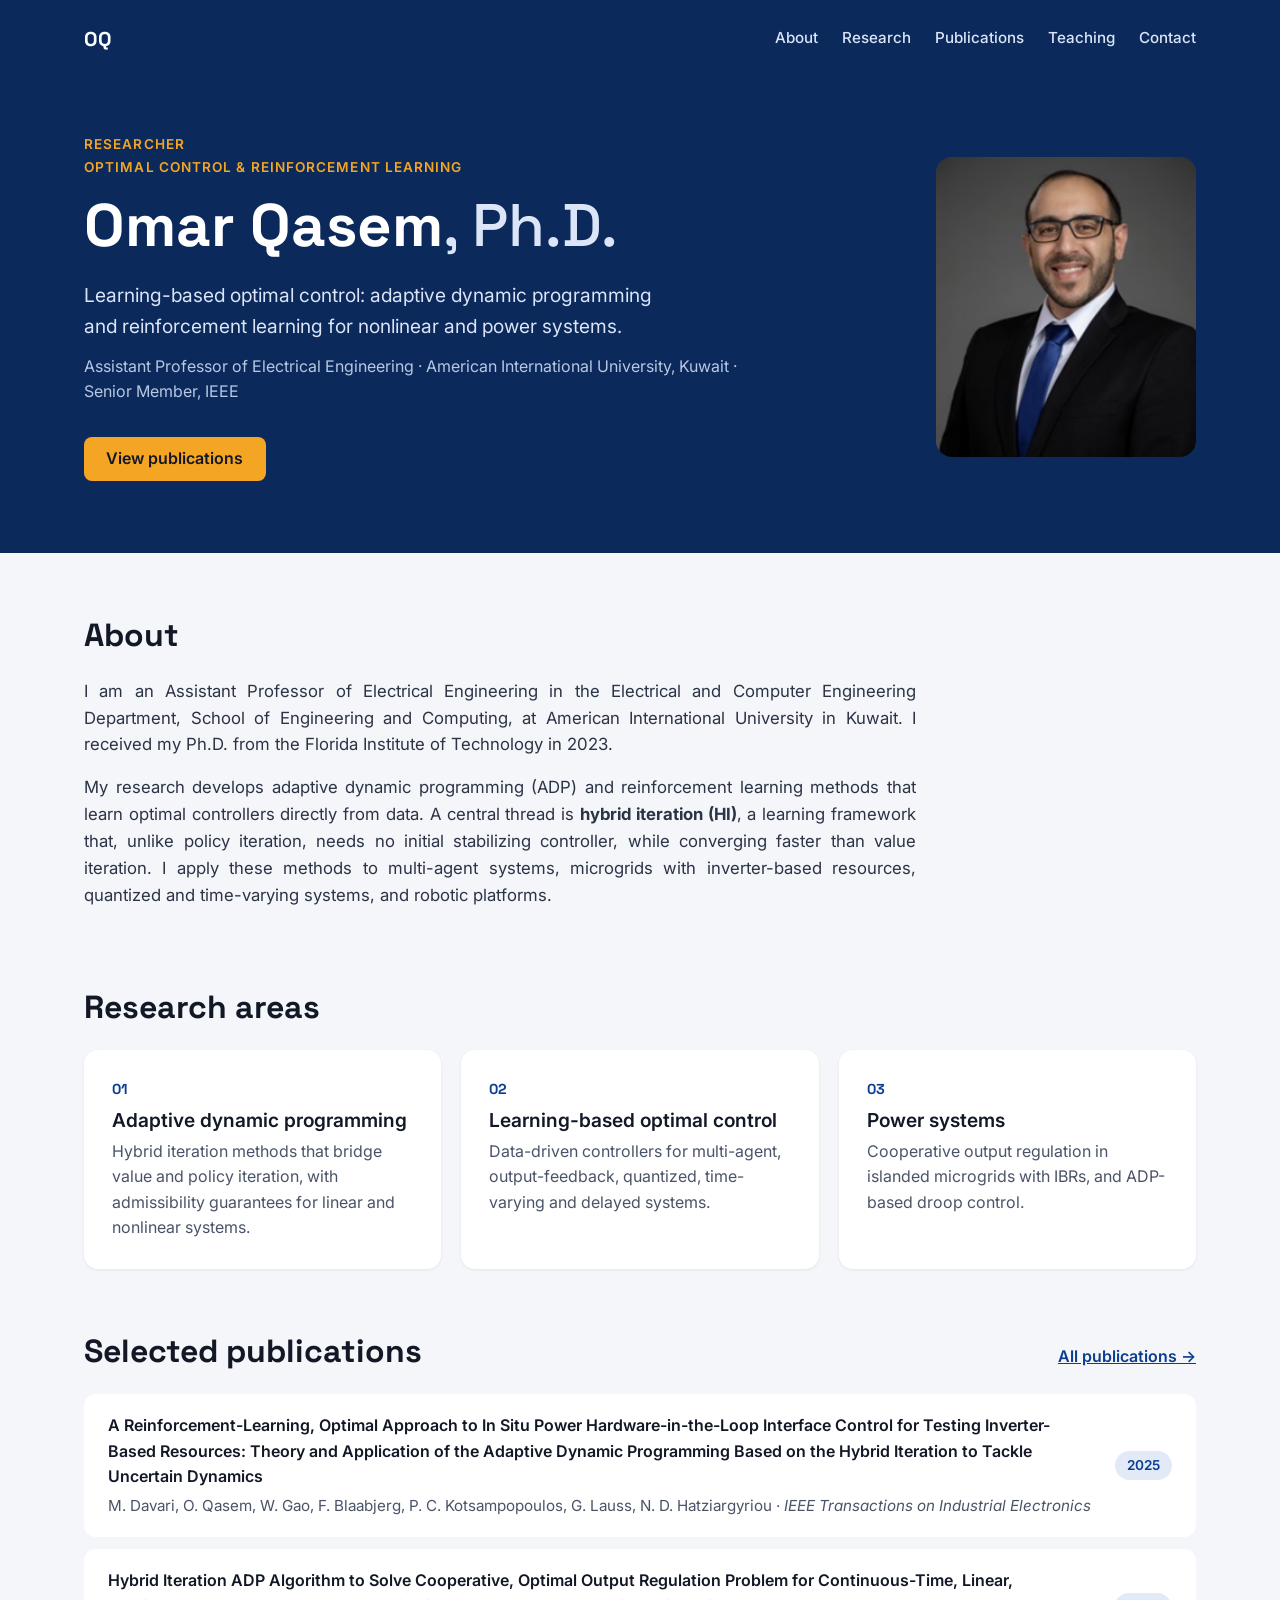
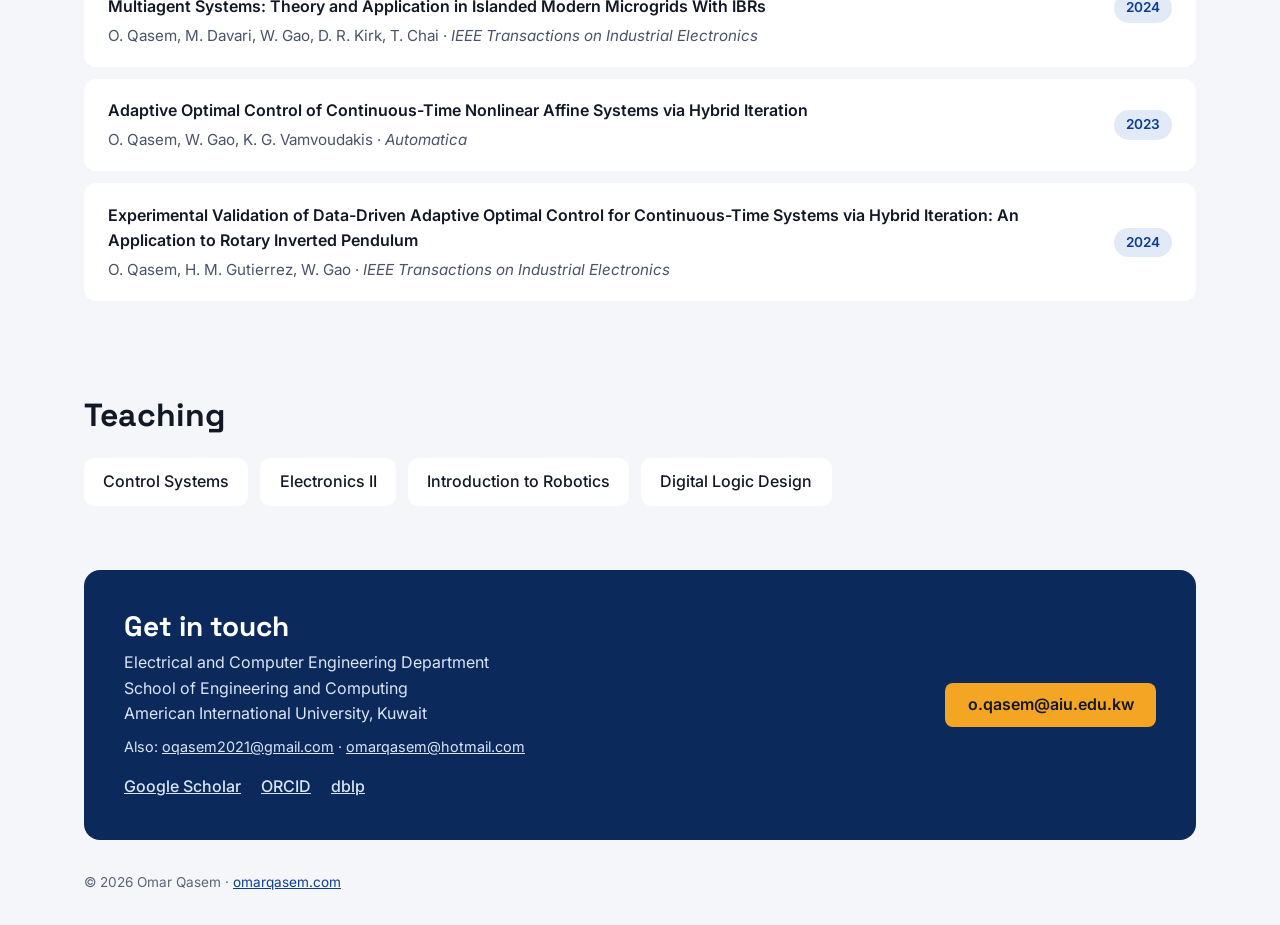
==== index.html @ 41b9f4b5 "Split top label onto two lines Co-Authored-By: Claude Opus 5.5 <noreply@anthropic.com> Claude-Sessio" ====
<!doctype html>
<html lang="en">
<head>
<meta charset="utf-8">
<meta name="viewport" content="width=device-width, initial-scale=1">
<title>Omar Qasem, Ph.D. | Adaptive Dynamic Programming &amp; Learning-Based Control</title>
<meta name="description" content="Omar Qasem, Senior Member IEEE, American International University, Kuwait. Research in adaptive dynamic programming, reinforcement learning-based optimal control, and power systems.">
<meta property="og:title" content="Omar Qasem">
<meta property="og:description" content="Adaptive dynamic programming, reinforcement learning-based optimal control, and power systems.">
<meta property="og:url" content="https://www.omarqasem.com/">
<link rel="canonical" href="https://www.omarqasem.com/">
<link rel="icon" href="data:image/svg+xml,%3Csvg xmlns='http://www.w3.org/2000/svg' viewBox='0 0 64 64'%3E%3Crect width='64' height='64' rx='14' fill='%230b2a5b'/%3E%3Ctext x='50%25' y='58%25' text-anchor='middle' font-family='Arial' font-weight='700' font-size='28' fill='%23f5a524'%3EOQ%3C/text%3E%3C/svg%3E">
<link rel="preconnect" href="https://fonts.googleapis.com">
<link rel="preconnect" href="https://fonts.gstatic.com" crossorigin>
<link href="https://fonts.googleapis.com/css2?family=Space+Grotesk:wght@500;700&family=Inter:wght@400;500;600&display=swap" rel="stylesheet">
<link rel="stylesheet" href="style.css">
</head>
<body>

<header class="hero">
  <div class="wrap">
    <nav aria-label="Main">
      <a class="logo" href="index.html">OQ</a>
      <div class="nav-links">
        <a href="#about">About</a>
        <a href="#research">Research</a>
        <a href="publications.html">Publications</a>
        <a href="#teaching">Teaching</a>
        <a href="#contact">Contact</a>
      </div>
    </nav>

    <div class="hero-body" id="top">
      <div class="hero-text">
        <p class="eyebrow">Researcher<br>Optimal Control &amp; Reinforcement Learning</p>
        <h1>Omar Qasem<span class="degree">, Ph.D.</span></h1>
        <p class="tagline">Learning-based optimal control: adaptive dynamic programming and reinforcement learning for nonlinear and power systems.</p>
        <p class="meta">Assistant Professor of Electrical Engineering · American International University, Kuwait · <span style="white-space:nowrap">Senior Member, IEEE</span></p>
        <div class="buttons">
          <a class="btn btn-primary" href="publications.html">View publications</a>
          <!-- CV button: hidden until cv.pdf is uploaded. To show it, delete the two comment markers around the next line. -->
          <!-- <a class="btn btn-ghost" href="cv.pdf" download>Download CV</a> -->
        </div>
      </div>
      <!-- EDIT: put your photo at images/photo.jpg (the initials show until you do) -->
      <div class="photo">
        <span aria-hidden="true">OQ</span>
        <img src="images/photo.jpg" alt="Portrait of Omar Qasem" onerror="this.remove()">
      </div>
    </div>
  </div>
</header>

<main class="wrap">

  <section id="about" class="about">
    <h2>About</h2>
    <!-- EDIT: review and adjust this bio -->
    <p>I am an Assistant Professor of Electrical Engineering in the Electrical and Computer Engineering Department, School of Engineering and Computing, at American International University in Kuwait. I received my Ph.D. from the Florida Institute of Technology in 2023.</p>
    <p>My research develops adaptive dynamic programming (ADP) and reinforcement learning methods that learn optimal controllers directly from data. A central thread is <strong>hybrid iteration (HI)</strong>, a learning framework that, unlike policy iteration, needs no initial stabilizing controller, while converging faster than value iteration. I apply these methods to multi-agent systems, microgrids with inverter-based resources, quantized and time-varying systems, and robotic platforms.</p>
  </section>

  <section id="research">
    <h2>Research areas</h2>
    <div class="cards">
      <div class="card">
        <p class="num">01</p>
        <h3>Adaptive dynamic programming</h3>
        <p>Hybrid iteration methods that bridge value and policy iteration, with admissibility guarantees for linear and nonlinear systems.</p>
      </div>
      <div class="card">
        <p class="num">02</p>
        <h3>Learning-based optimal control</h3>
        <p>Data-driven controllers for multi-agent, output-feedback, quantized, time-varying and delayed systems.</p>
      </div>
      <div class="card">
        <p class="num">03</p>
        <h3>Power systems</h3>
        <p>Cooperative output regulation in islanded microgrids with IBRs, and ADP-based droop control.</p>
      </div>
    </div>
  </section>

  <section id="publications">
    <div class="pub-head">
      <h2>Selected publications</h2>
      <a href="publications.html" style="font-weight:600">All publications →</a>
    </div>
    <!-- Your 4–6 best or newest papers. The full list lives in publications.html -->
    <ol class="pubs">
      <li class="pub">
        <div>
          <p class="title">A Reinforcement-Learning, Optimal Approach to In Situ Power Hardware-in-the-Loop Interface Control for Testing Inverter-Based Resources: Theory and Application of the Adaptive Dynamic Programming Based on the Hybrid Iteration to Tackle Uncertain Dynamics</p>
          <p class="venue">M. Davari, O. Qasem, W. Gao, F. Blaabjerg, P. C. Kotsampopoulos, G. Lauss, N. D. Hatziargyriou · <em>IEEE Transactions on Industrial Electronics</em></p>
        </div>
        <span class="year">2025</span>
      </li>
      <li class="pub">
        <div>
          <p class="title">Hybrid Iteration ADP Algorithm to Solve Cooperative, Optimal Output Regulation Problem for Continuous-Time, Linear, Multiagent Systems: Theory and Application in Islanded Modern Microgrids With IBRs</p>
          <p class="venue">O. Qasem, M. Davari, W. Gao, D. R. Kirk, T. Chai · <em>IEEE Transactions on Industrial Electronics</em></p>
        </div>
        <span class="year">2024</span>
      </li>
      <li class="pub">
        <div>
          <p class="title">Adaptive Optimal Control of Continuous-Time Nonlinear Affine Systems via Hybrid Iteration</p>
          <p class="venue">O. Qasem, W. Gao, K. G. Vamvoudakis · <em>Automatica</em></p>
        </div>
        <span class="year">2023</span>
      </li>
      <li class="pub">
        <div>
          <p class="title">Experimental Validation of Data-Driven Adaptive Optimal Control for Continuous-Time Systems via Hybrid Iteration: An Application to Rotary Inverted Pendulum</p>
          <p class="venue">O. Qasem, H. M. Gutierrez, W. Gao · <em>IEEE Transactions on Industrial Electronics</em></p>
        </div>
        <span class="year">2024</span>
      </li>
    </ol>
  </section>

  <section id="teaching">
    <h2>Teaching</h2>
    <ul class="chips">
      <li>Control Systems</li>
      <li>Electronics II</li>
      <li>Introduction to Robotics</li>
      <li>Digital Logic Design</li>
    </ul>
  </section>

  <section id="contact" class="contact">
    <div>
      <h2>Get in touch</h2>
      <p>Electrical and Computer Engineering Department<br>School of Engineering and Computing<br>American International University, Kuwait</p>
      <p class="alt-email">Also: <a href="mailto:oqasem2021@gmail.com">oqasem2021@gmail.com</a> · <a href="mailto:omarqasem@hotmail.com">omarqasem@hotmail.com</a></p>
      <div class="profiles">
        <a href="https://scholar.google.com/citations?user=aSBOyrMAAAAJ&amp;hl=en">Google Scholar</a>
        <a href="https://orcid.org/0000-0003-4080-8672">ORCID</a>
        <a href="https://dblp.org/pid/243/5055.html">dblp</a>
      </div>
    </div>
    <a class="btn btn-primary" href="mailto:o.qasem@aiu.edu.kw">o.qasem@aiu.edu.kw</a>
  </section>

</main>

<footer class="wrap">© 2026 Omar Qasem · <a href="https://www.omarqasem.com/">omarqasem.com</a></footer>

</body>
</html>
---- style.css ----
/* Omar Qasem homepage styles. Colors live in :root below. */
  /* ===== Colors: change these to restyle the whole site ===== */
  :root{
    --navy:#0b2a5b; --navy-2:#183d78; --accent:#f5a524;
    --bg:#f4f6fa; --card:#ffffff; --ink:#121826; --muted:#4a5468;
    --link:#0b3d91; --on-navy:#dbe5f7; --on-navy-2:#b8c7e3;
  }
  *{box-sizing:border-box}
  html{scroll-behavior:smooth}
  body{margin:0;background:var(--bg);color:var(--ink);font:400 1rem/1.6 Inter,system-ui,-apple-system,"Segoe UI",sans-serif}
  a{color:var(--link)} a:hover{color:#072a66}
  h1,h2,h3{font-family:"Space Grotesk",Inter,sans-serif;line-height:1.15}
  .wrap{max-width:1160px;margin:0 auto;padding:0 1.5rem}

  /* Header + hero */
  .hero{background:var(--navy);color:#fff}
  nav{display:flex;flex-wrap:wrap;gap:1rem 2rem;align-items:center;justify-content:space-between;padding:1.25rem 0}
  .logo{font-family:"Space Grotesk",sans-serif;font-weight:700;font-size:1.25rem;color:#fff;text-decoration:none}
  .nav-links{display:flex;flex-wrap:wrap;gap:.25rem 1.5rem}
  .nav-links a{color:var(--on-navy);text-decoration:none;font-weight:500;font-size:.95rem;padding:.4rem 0}
  .nav-links a:hover{color:#fff}
  .hero-body{display:flex;flex-wrap:wrap;gap:3rem;align-items:center;padding:3.5rem 0 4.5rem}
  .hero-text{flex:1 1 520px;min-width:0}
  .eyebrow{margin:0;line-height:1.7;font-weight:600;font-size:.85rem;letter-spacing:.08em;text-transform:uppercase;color:var(--accent)}
  .hero h1{margin:.75rem 0 0;font-weight:700;font-size:clamp(2.6rem,7vw,3.75rem)}
  .tagline{margin:1.25rem 0 0;font-size:1.2rem;color:var(--on-navy);max-width:36rem}
  .meta{margin:.75rem 0 0;color:var(--on-navy-2)}
  .buttons{margin-top:2rem;display:flex;flex-wrap:wrap;gap:.75rem}
  .btn{display:inline-flex;align-items:center;min-height:44px;padding:0 1.4rem;border-radius:8px;font-weight:600;text-decoration:none}
  .btn-primary{background:var(--accent);color:var(--ink)} .btn-primary:hover{color:var(--ink);filter:brightness(1.05)}
  .btn-ghost{border:1.5px solid #8ea6d1;color:#fff} .btn-ghost:hover{color:#fff;background:rgba(255,255,255,.06)}
  .photo{flex:0 0 260px;height:300px;border-radius:16px;background:var(--navy-2);position:relative;overflow:hidden;display:flex;align-items:center;justify-content:center}
  .photo span{font-family:"Space Grotesk",sans-serif;font-weight:700;font-size:4rem;color:var(--on-navy-2)}
  .photo img{position:absolute;inset:0;width:100%;height:100%;object-fit:cover}

  /* Sections */
  main section{padding-top:4rem}
  main h2{margin:0 0 1.5rem;font-weight:700;font-size:2rem}
  .about p{max-width:52rem;margin:0 0 1rem;color:#2b3345;font-size:1.05rem;text-align:justify}
  .cards{display:grid;grid-template-columns:repeat(auto-fit,minmax(270px,1fr));gap:1.25rem}
  .card{background:var(--card);border-radius:14px;padding:1.75rem;box-shadow:0 1px 3px rgba(18,24,38,.08)}
  .card .num{margin:0;font-family:"Space Grotesk",sans-serif;font-weight:700;font-size:.9rem;color:var(--link)}
  .card h3{margin:.5rem 0;font-size:1.2rem;font-weight:600;font-family:Inter,sans-serif}
  .card p{margin:0;color:var(--muted)}

  .pub-head{display:flex;flex-wrap:wrap;gap:1rem;align-items:baseline;justify-content:space-between;margin-bottom:1.5rem}
  .pub-head h2{margin:0}
  .pub-group{margin:0 0 .75rem;font-size:.85rem;font-weight:600;letter-spacing:.06em;text-transform:uppercase;color:var(--muted)}
  .pubs{list-style:none;margin:0 0 2rem;padding:0;display:flex;flex-direction:column;gap:.75rem}
  .pub{background:var(--card);border-radius:12px;padding:1.2rem 1.5rem;display:flex;flex-wrap:wrap;gap:.5rem 1.5rem;align-items:center;justify-content:space-between}
  .pub div{flex:1 1 480px;min-width:0}
  .pub .title{margin:0;font-weight:600}
  .pub .venue{margin:.25rem 0 0;color:var(--muted);font-size:.95rem}
  .pub .links{margin:.4rem 0 0;font-size:.9rem;font-weight:600}
  .year{padding:.25rem .75rem;border-radius:999px;background:#e3eaf7;color:var(--link);font-weight:600;font-size:.85rem}

  .chips{display:flex;flex-wrap:wrap;gap:.75rem;list-style:none;margin:0;padding:0}
  .chips li{padding:.7rem 1.2rem;border-radius:10px;background:var(--card);font-weight:500}

  .contact{margin-top:4rem;background:var(--navy);color:#fff;border-radius:16px;padding:2.5rem;display:flex;flex-wrap:wrap;gap:1.5rem;align-items:center;justify-content:space-between}
  .contact h2{margin:0;font-size:1.75rem}
  .contact p{margin:.5rem 0 0;color:var(--on-navy)}
  .profiles{display:flex;flex-wrap:wrap;gap:.5rem 1.25rem;margin-top:1rem}
  .profiles a{color:var(--on-navy);font-weight:500}
  .profiles a:hover{color:#fff}
  footer{padding:2rem 0;font-size:.85rem;color:#5b6478}

  @media (max-width:640px){
    .hero-body{padding:2rem 0 3rem;gap:2rem}
    .photo{flex-basis:100%;height:280px;order:-1;max-width:240px}
    .contact{padding:1.75rem}
    main h2{font-size:1.7rem}
    .about p{hyphens:auto;-webkit-hyphens:auto}
    .eyebrow{font-size:.74rem;letter-spacing:.04em}
  }

  /* Shared bits */
  .nav-links a[aria-current="page"]{color:#fff;box-shadow:inset 0 -2px 0 var(--accent)}
  .alt-email{margin:.6rem 0 0;font-size:.9rem;color:var(--on-navy-2)}
  .alt-email a{color:var(--on-navy)}

  /* Publications page */
  .page-hero{padding:2rem 0 3rem}
  .page-hero h1{margin:.5rem 0 0;font-weight:700;font-size:clamp(2.2rem,6vw,3rem)}
  .page-hero p{margin:1rem 0 0;color:var(--on-navy);max-width:40rem}
  .page-hero .profiles{margin-top:1.25rem}
  .jump{display:flex;flex-wrap:wrap;gap:.5rem;margin:0 0 2rem;padding:0;list-style:none}
  .jump a{display:inline-flex;align-items:center;min-height:40px;padding:0 1rem;border-radius:999px;background:var(--card);text-decoration:none;font-weight:600;font-size:.9rem}
  .pub-section h2{display:flex;align-items:baseline;gap:.75rem}
  .count{font-family:Inter,sans-serif;font-size:1rem;font-weight:600;color:var(--muted)}
  footer.wrap{padding-top:2rem;padding-bottom:2rem}
  .hero h1 .degree{font-weight:500;color:var(--on-navy)}
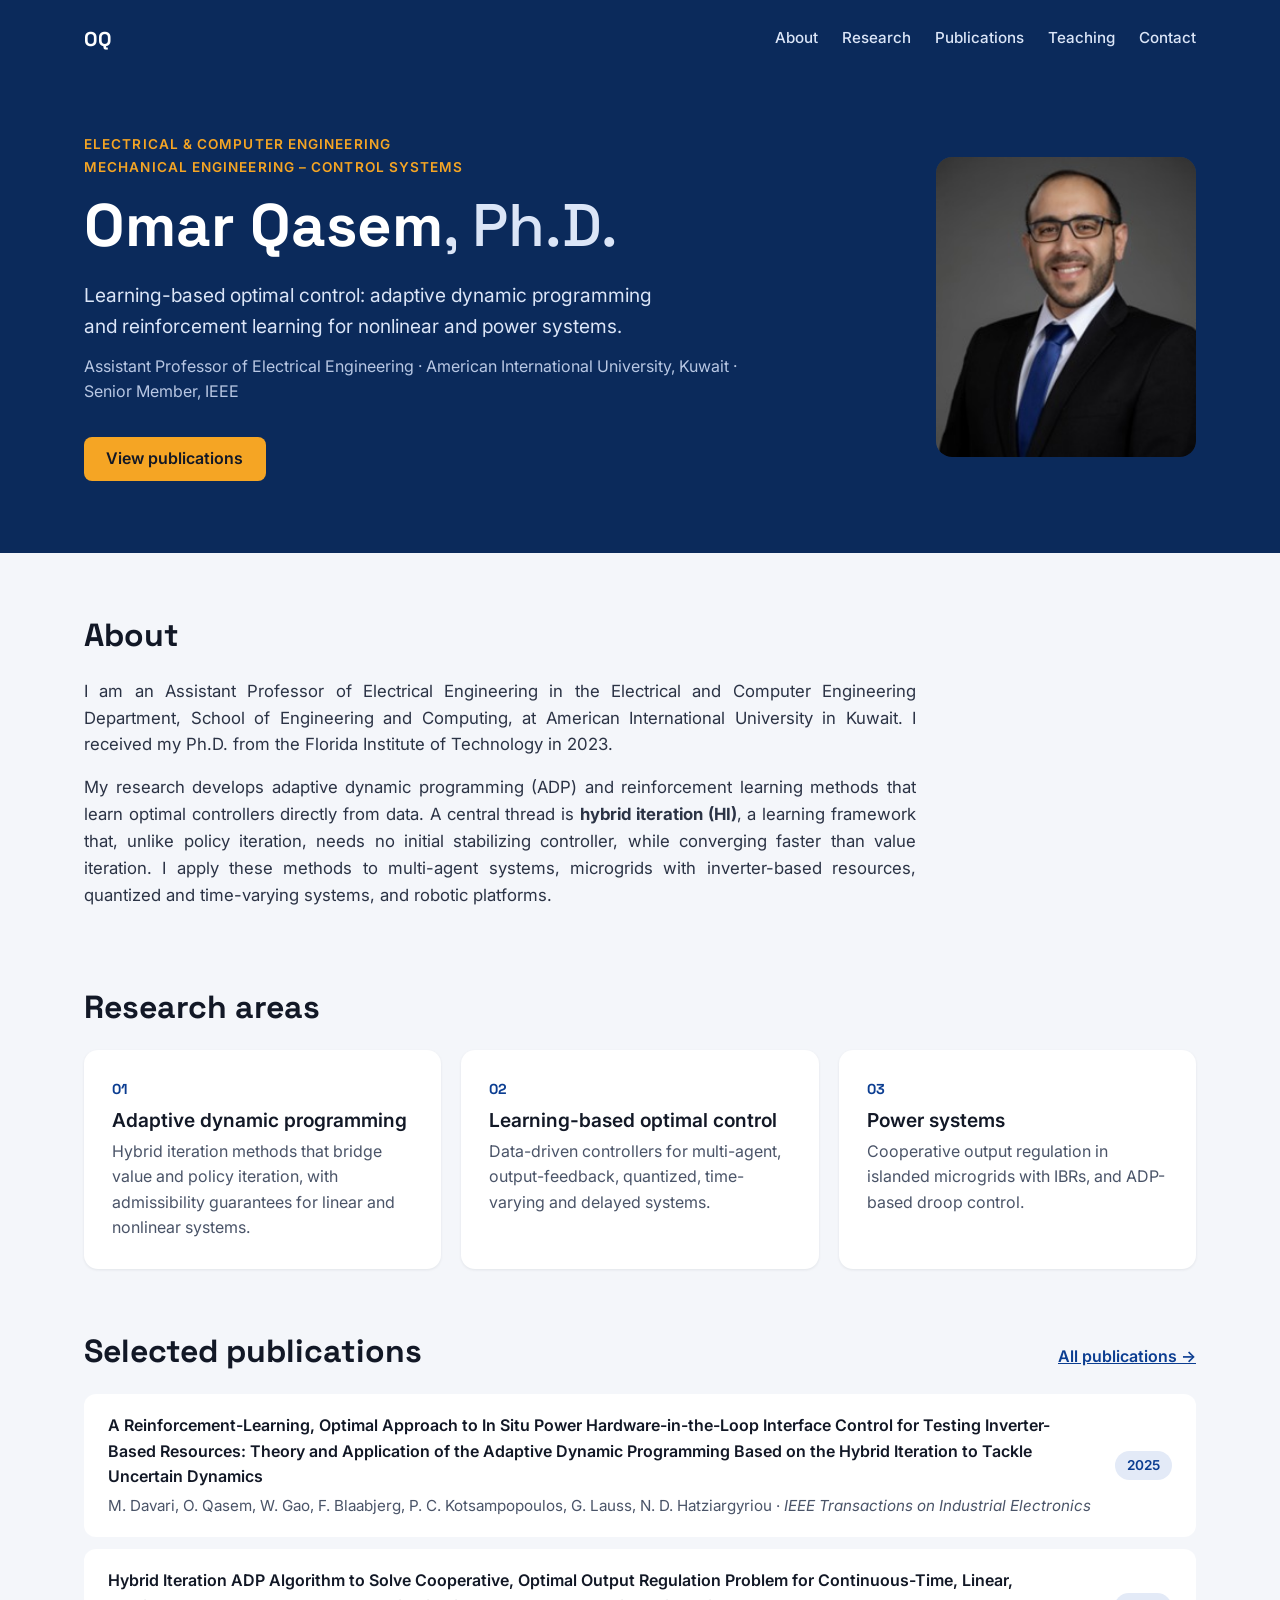
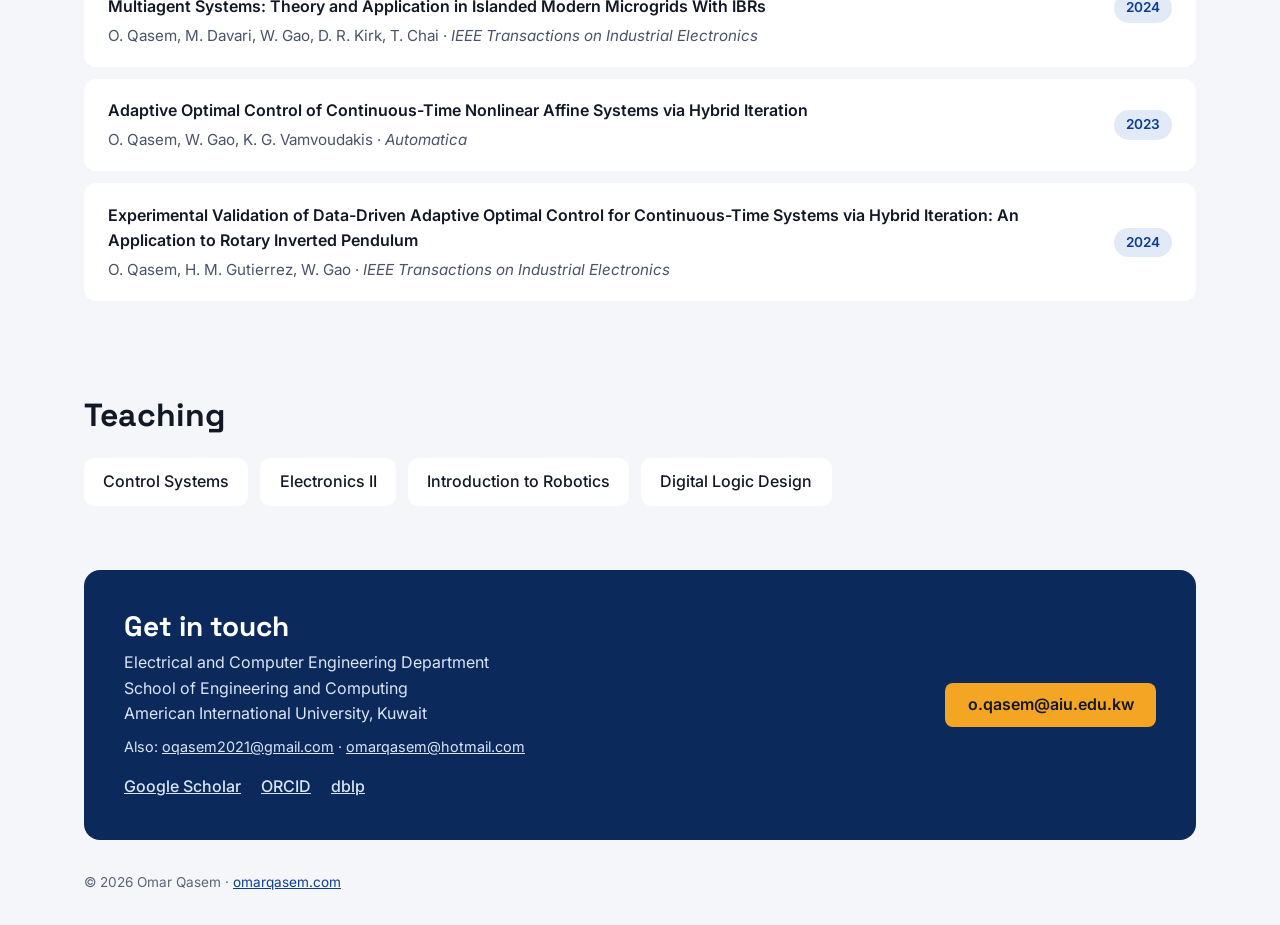
==== commit 5d64d824: "Update top label: ECE and Mechanical Engineering - Control Systems Co-Authored-By: Claude Opus 5.5 <" ====
--- a/index.html
+++ b/index.html
@@ -32,7 +32,7 @@
 
     <div class="hero-body" id="top">
       <div class="hero-text">
-        <p class="eyebrow">Researcher<br>Optimal Control &amp; Reinforcement Learning</p>
+        <p class="eyebrow">Electrical &amp; Computer Engineering<br>Mechanical Engineering – Control Systems</p>
         <h1>Omar Qasem<span class="degree">, Ph.D.</span></h1>
         <p class="tagline">Learning-based optimal control: adaptive dynamic programming and reinforcement learning for nonlinear and power systems.</p>
         <p class="meta">Assistant Professor of Electrical Engineering · American International University, Kuwait · <span style="white-space:nowrap">Senior Member, IEEE</span></p>
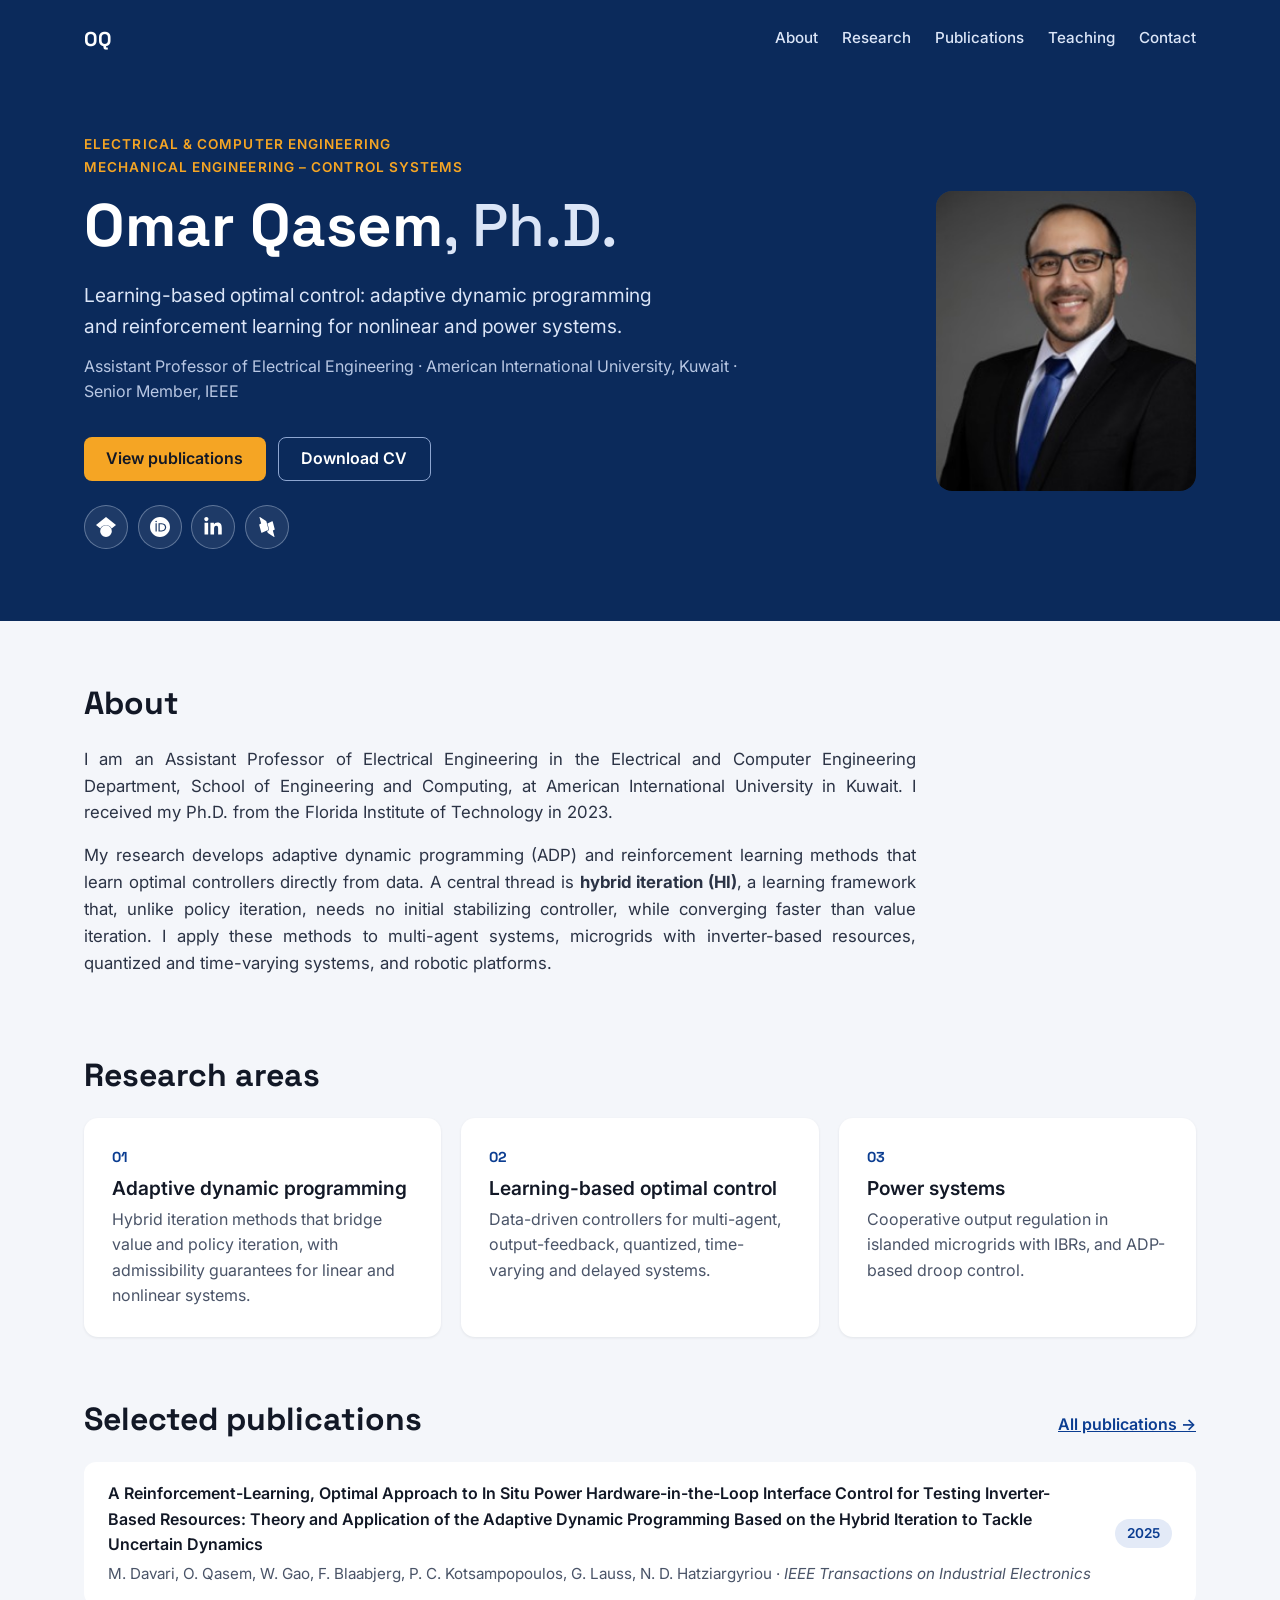
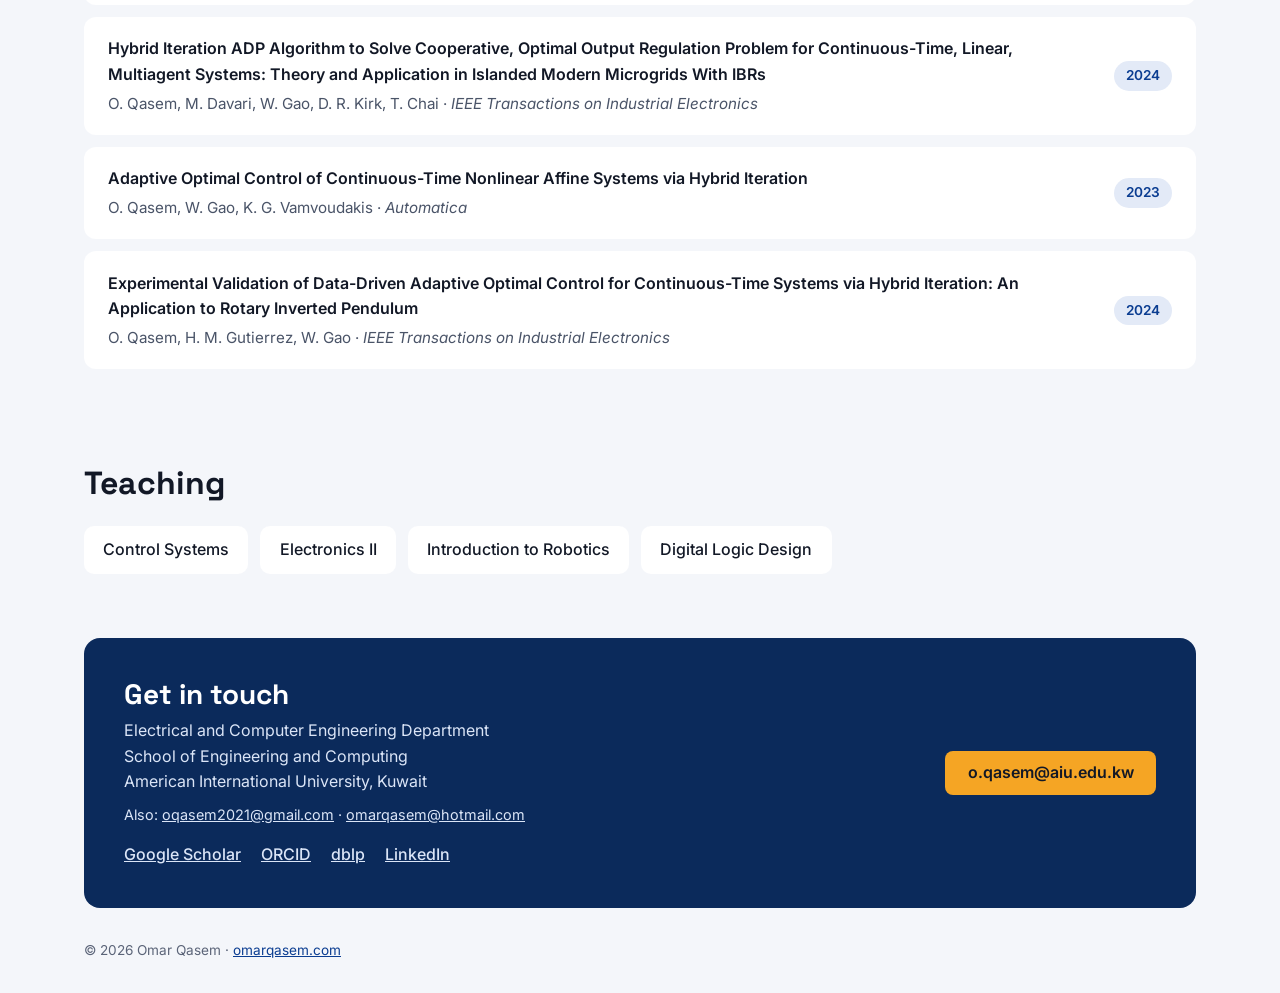
==== commit 374a32e1: "Add profile icons and public CV download Google Scholar, ORCID, LinkedIn and dblp icons under the he" ====
--- a/index.html
+++ b/index.html
@@ -38,8 +38,13 @@
         <p class="meta">Assistant Professor of Electrical Engineering · American International University, Kuwait · <span style="white-space:nowrap">Senior Member, IEEE</span></p>
         <div class="buttons">
           <a class="btn btn-primary" href="publications.html">View publications</a>
-          <!-- CV button: hidden until cv.pdf is uploaded. To show it, delete the two comment markers around the next line. -->
-          <!-- <a class="btn btn-ghost" href="cv.pdf" download>Download CV</a> -->
+          <a class="btn btn-ghost" href="cv.pdf" download="Omar_Qasem_CV.pdf">Download CV</a>
+        </div>
+        <div class="icons" aria-label="Profiles">
+          <a href="https://scholar.google.com/citations?user=aSBOyrMAAAAJ&amp;hl=en" target="_blank" rel="noopener" aria-label="Google Scholar" title="Google Scholar"><svg viewBox="0 0 24 24" aria-hidden="true"><path fill="currentColor" d="M5.242 13.769L0 9.5 12 0l12 9.5-5.242 4.269C17.548 11.249 14.978 9.5 12 9.5c-2.977 0-5.548 1.748-6.758 4.269zM12 10a7 7 0 1 0 0 14 7 7 0 0 0 0-14z"/></svg></a>
+          <a href="https://orcid.org/0000-0003-4080-8672" target="_blank" rel="noopener" aria-label="ORCID" title="ORCID"><svg viewBox="0 0 24 24" aria-hidden="true"><path fill="currentColor" d="M12 0C5.372 0 0 5.372 0 12s5.372 12 12 12 12-5.372 12-12S18.628 0 12 0zM7.369 4.378c.525 0 .947.431.947.947s-.422.947-.947.947a.95.95 0 0 1-.947-.947c0-.525.422-.947.947-.947zm-.722 3.038h1.444v10.041H6.647V7.416zm3.562 0h3.9c3.712 0 5.344 2.653 5.344 5.025 0 2.578-2.016 5.025-5.325 5.025h-3.919V7.416zm1.444 1.303v7.444h2.297c3.272 0 4.022-2.484 4.022-3.722 0-2.016-1.284-3.722-4.097-3.722h-2.222z"/></svg></a>
+          <a href="https://www.linkedin.com/in/oqasem" target="_blank" rel="noopener" aria-label="LinkedIn" title="LinkedIn"><svg viewBox="0 0 448 512" aria-hidden="true"><path fill="currentColor" d="M100.3 448l-92.9 0 0-299.1 92.9 0 0 299.1zM53.8 108.1C24.1 108.1 0 83.5 0 53.8 0 39.5 5.7 25.9 15.8 15.8s23.8-15.8 38-15.8 27.9 5.7 38 15.8 15.8 23.8 15.8 38c0 29.7-24.1 54.3-53.8 54.3zM447.9 448l-92.7 0 0-145.6c0-34.7-.7-79.2-48.3-79.2-48.3 0-55.7 37.7-55.7 76.7l0 148.1-92.8 0 0-299.1 89.1 0 0 40.8 1.3 0c12.4-23.5 42.7-48.3 87.9-48.3 94 0 111.3 61.9 111.3 142.3l0 164.3-.1 0z"/></svg></a>
+          <a href="https://dblp.org/pid/243/5055.html" target="_blank" rel="noopener" aria-label="dblp" title="dblp"><svg viewBox="0 0 24 24" aria-hidden="true"><path fill="currentColor" d="M3.075.002c-.096.013-.154.092-.094.31L4.97 7.73 3.1 8.6s-.56.26-.4.85l2.45 9.159s.16.59.72.33l6.169-2.869 1.3-.61s.52-.24.42-.79l-.01-.06-1.13-4.22-.658-2.45-.672-2.49v-.04s-.16-.59-.84-1L3.5.141s-.265-.16-.425-.139zM18.324 5.03a.724.724 0 0 0-.193.06l-5.602 2.6.862 3.2 1.09 4.08.01.06c.05.47-.411.79-.411.79l-1.88.87.5 1.89.04.1c.07.17.28.6.81.91l6.95 4.269s.68.41.52-.17l-1.981-7.4 1.861-.86s.56-.26.4-.85L18.85 5.42s-.116-.452-.526-.39z"/></svg></a>
         </div>
       </div>
       <!-- EDIT: put your photo at images/photo.jpg (the initials show until you do) -->
@@ -138,6 +143,7 @@
         <a href="https://scholar.google.com/citations?user=aSBOyrMAAAAJ&amp;hl=en">Google Scholar</a>
         <a href="https://orcid.org/0000-0003-4080-8672">ORCID</a>
         <a href="https://dblp.org/pid/243/5055.html">dblp</a>
+        <a href="https://www.linkedin.com/in/oqasem">LinkedIn</a>
       </div>
     </div>
     <a class="btn btn-primary" href="mailto:o.qasem@aiu.edu.kw">o.qasem@aiu.edu.kw</a>
--- a/style.css
+++ b/style.css
@@ -90,3 +90,9 @@
   .count{font-family:Inter,sans-serif;font-size:1rem;font-weight:600;color:var(--muted)}
   footer.wrap{padding-top:2rem;padding-bottom:2rem}
   .hero h1 .degree{font-weight:500;color:var(--on-navy)}
+
+  /* Profile icons (Google Scholar, ORCID, dblp: Simple Icons, CC0; LinkedIn: Font Awesome Free, CC BY 4.0) */
+  .icons{display:flex;flex-wrap:wrap;gap:.6rem;margin-top:1.5rem}
+  .icons a{display:inline-flex;align-items:center;justify-content:center;width:44px;height:44px;border-radius:50%;background:rgba(255,255,255,.08);border:1px solid rgba(219,229,247,.35);color:#fff;transition:background .15s,color .15s,border-color .15s}
+  .icons a:hover{background:var(--accent);border-color:var(--accent);color:var(--ink)}
+  .icons svg{width:20px;height:20px}
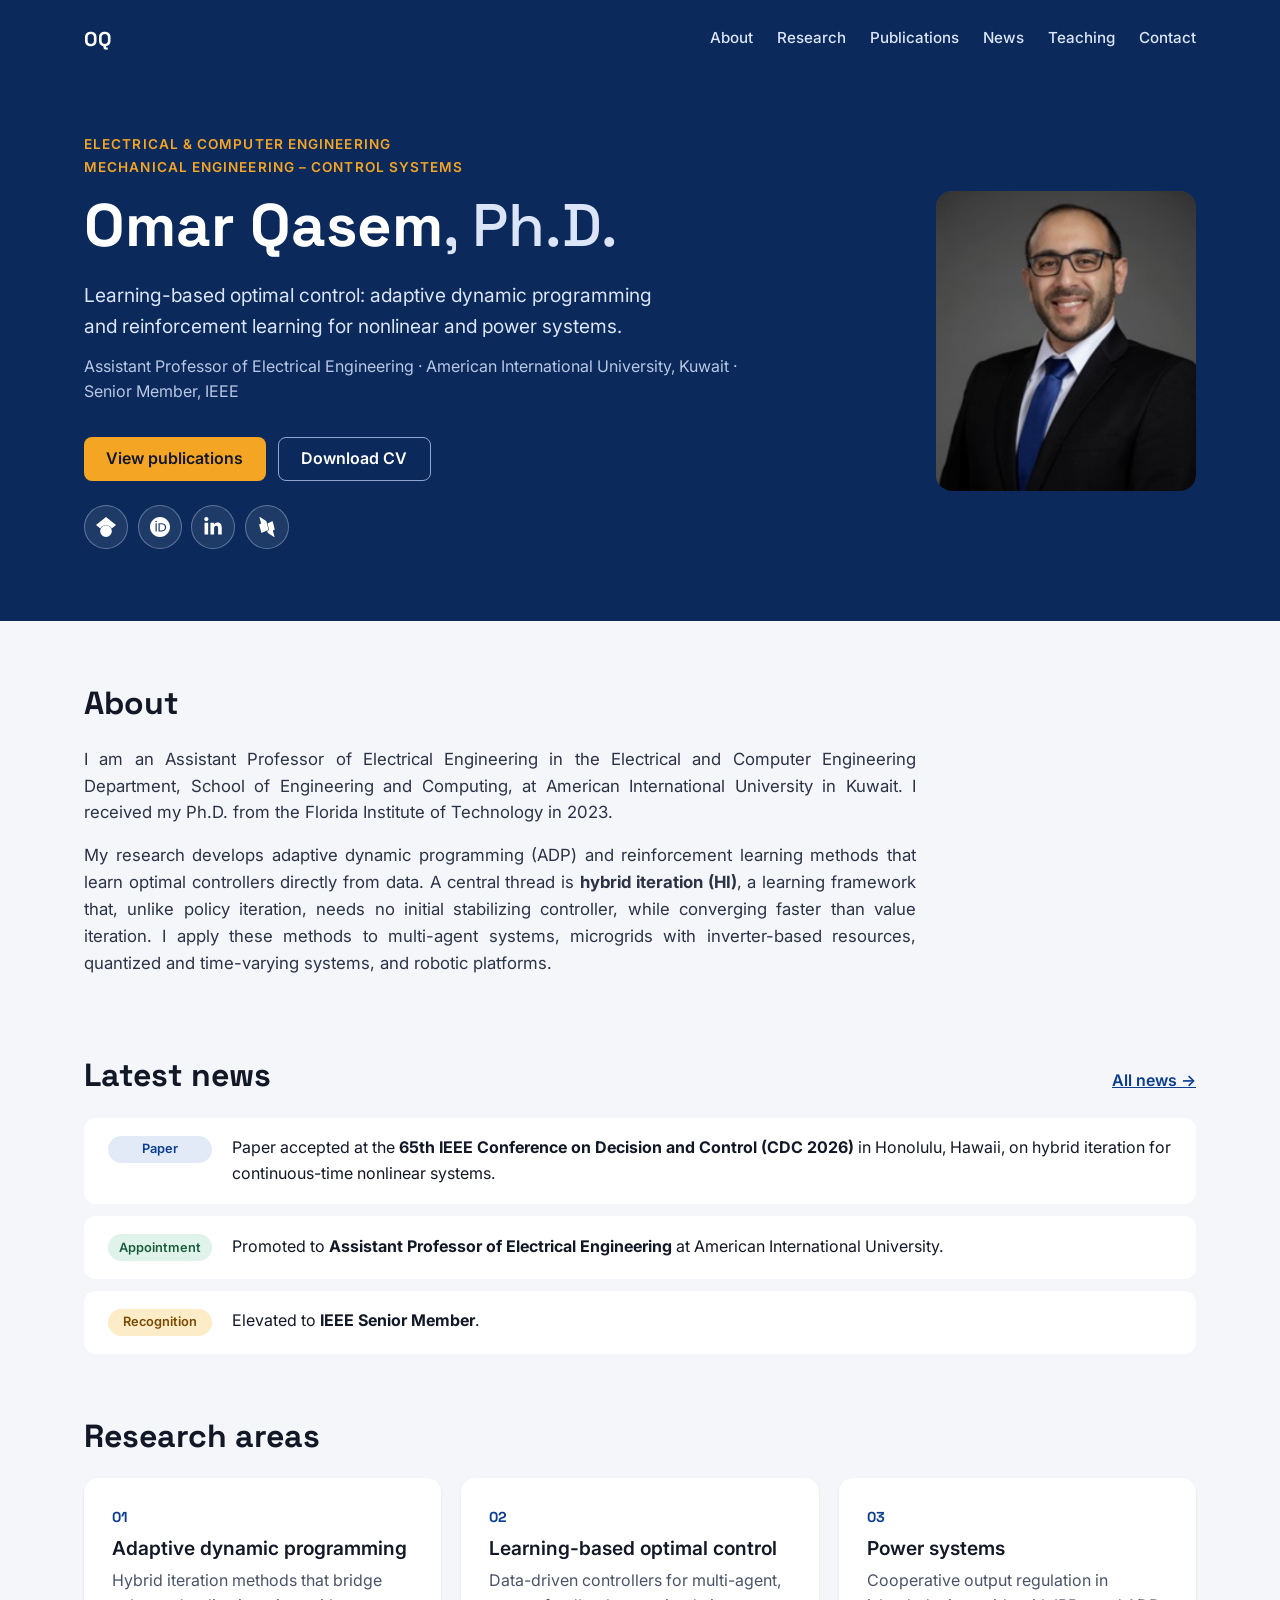
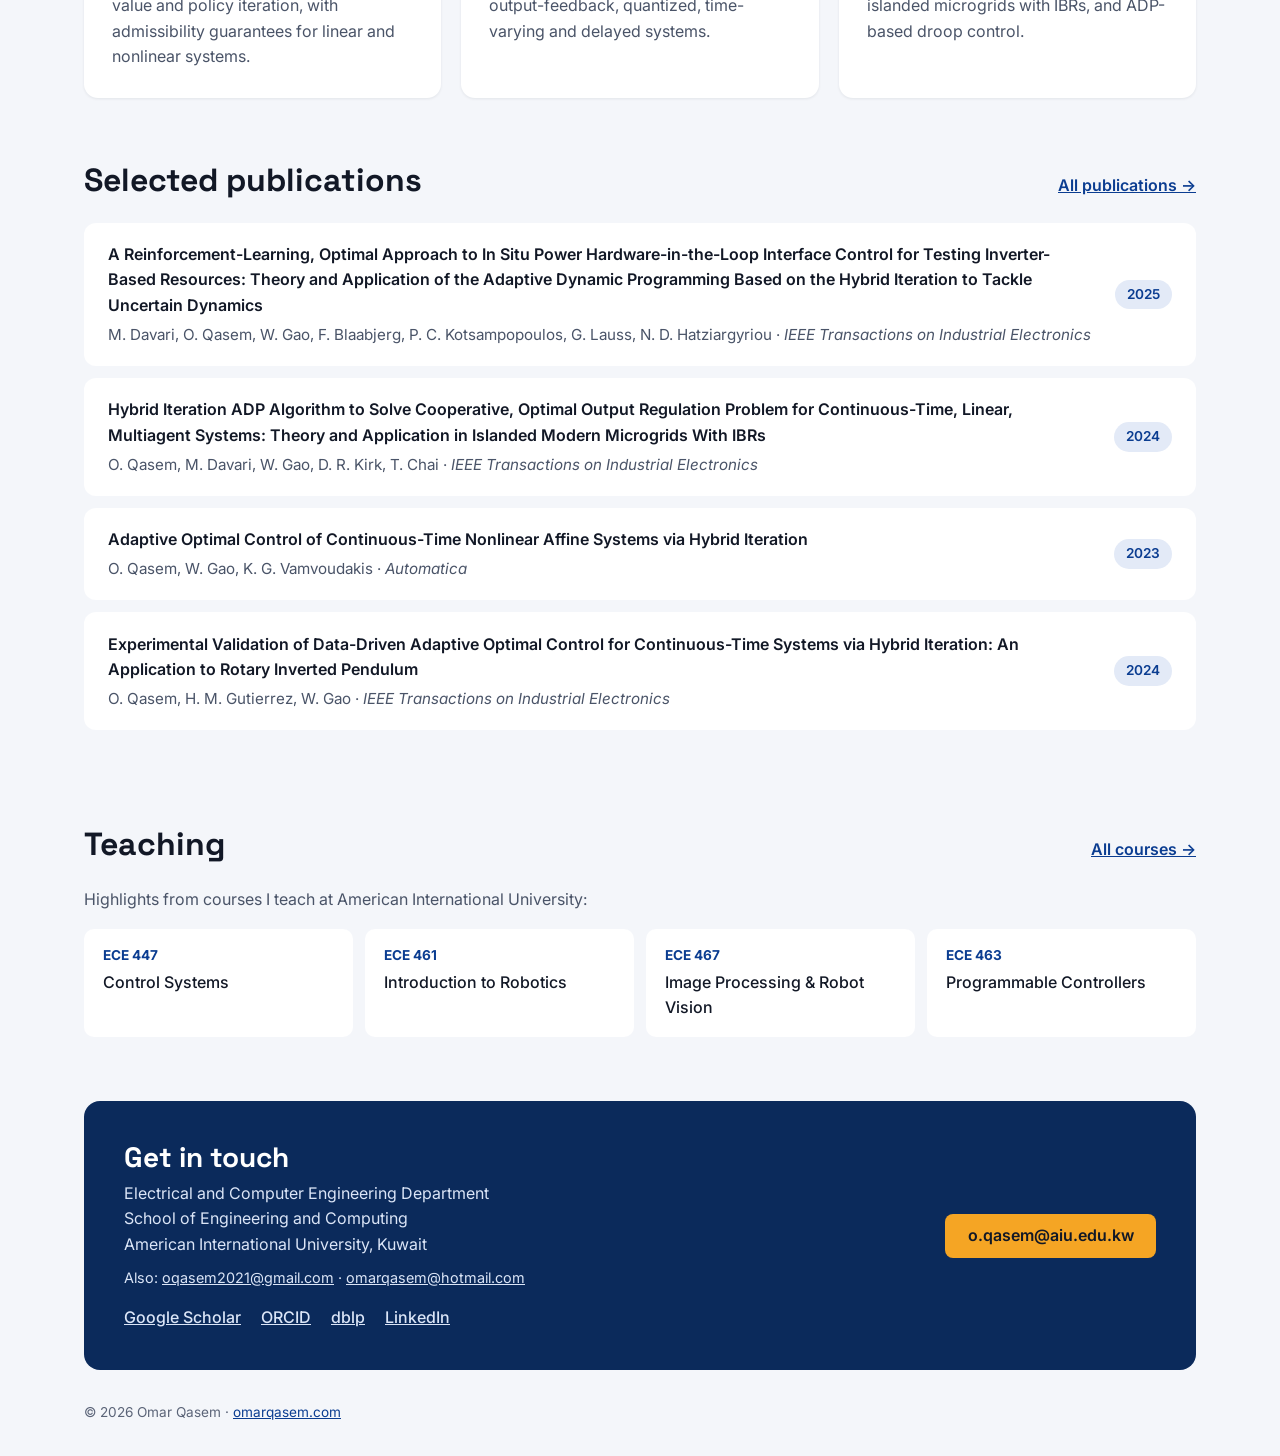
==== commit e6a17d48: "Add News page, Latest news, and Teaching page - news.html with 2023-2026 items from CV; Latest news " ====
--- a/index.html
+++ b/index.html
@@ -25,7 +25,8 @@
         <a href="#about">About</a>
         <a href="#research">Research</a>
         <a href="publications.html">Publications</a>
-        <a href="#teaching">Teaching</a>
+        <a href="news.html">News</a>
+        <a href="teaching.html">Teaching</a>
         <a href="#contact">Contact</a>
       </div>
     </nav>
@@ -63,6 +64,27 @@
     <!-- EDIT: review and adjust this bio -->
     <p>I am an Assistant Professor of Electrical Engineering in the Electrical and Computer Engineering Department, School of Engineering and Computing, at American International University in Kuwait. I received my Ph.D. from the Florida Institute of Technology in 2023.</p>
     <p>My research develops adaptive dynamic programming (ADP) and reinforcement learning methods that learn optimal controllers directly from data. A central thread is <strong>hybrid iteration (HI)</strong>, a learning framework that, unlike policy iteration, needs no initial stabilizing controller, while converging faster than value iteration. I apply these methods to multi-agent systems, microgrids with inverter-based resources, quantized and time-varying systems, and robotic platforms.</p>
+  </section>
+
+  <section id="news">
+    <div class="pub-head">
+      <h2>Latest news</h2>
+      <a href="news.html" style="font-weight:600">All news →</a>
+    </div>
+    <ul class="news-list">
+      <li class="news-item">
+        <span class="tag tag-paper">Paper</span>
+        <p>Paper accepted at the <strong>65th IEEE Conference on Decision and Control (CDC 2026)</strong> in Honolulu, Hawaii, on hybrid iteration for continuous-time nonlinear systems.</p>
+      </li>
+      <li class="news-item">
+        <span class="tag tag-appointment">Appointment</span>
+        <p>Promoted to <strong>Assistant Professor of Electrical Engineering</strong> at American International University.</p>
+      </li>
+      <li class="news-item">
+        <span class="tag tag-recognition">Recognition</span>
+        <p>Elevated to <strong>IEEE Senior Member</strong>.</p>
+      </li>
+    </ul>
   </section>
 
   <section id="research">
@@ -125,12 +147,16 @@
   </section>
 
   <section id="teaching">
-    <h2>Teaching</h2>
-    <ul class="chips">
-      <li>Control Systems</li>
-      <li>Electronics II</li>
-      <li>Introduction to Robotics</li>
-      <li>Digital Logic Design</li>
+    <div class="pub-head">
+      <h2>Teaching</h2>
+      <a href="teaching.html" style="font-weight:600">All courses →</a>
+    </div>
+    <p class="teach-intro">Highlights from courses I teach at American International University:</p>
+    <ul class="chips teach-chips">
+      <li><b>ECE 447</b> Control Systems</li>
+      <li><b>ECE 461</b> Introduction to Robotics</li>
+      <li><b>ECE 467</b> Image Processing &amp; Robot Vision</li>
+      <li><b>ECE 463</b> Programmable Controllers</li>
     </ul>
   </section>
 
--- a/style.css
+++ b/style.css
@@ -96,3 +96,21 @@
   .icons a{display:inline-flex;align-items:center;justify-content:center;width:44px;height:44px;border-radius:50%;background:rgba(255,255,255,.08);border:1px solid rgba(219,229,247,.35);color:#fff;transition:background .15s,color .15s,border-color .15s}
   .icons a:hover{background:var(--accent);border-color:var(--accent);color:var(--ink)}
   .icons svg{width:20px;height:20px}
+
+  /* News */
+  .news-list{list-style:none;margin:0;padding:0;display:flex;flex-direction:column;gap:.75rem}
+  .news-item{background:var(--card);border-radius:12px;padding:1.1rem 1.5rem;display:flex;flex-wrap:wrap;gap:.5rem 1.25rem;align-items:baseline}
+  .news-item p{margin:0;flex:1 1 420px;min-width:0}
+  .tag{flex:0 0 auto;min-width:6.5rem;text-align:center;padding:.2rem .7rem;border-radius:999px;font-size:.8rem;font-weight:600;background:#e3eaf7;color:var(--link)}
+  .tag-award,.tag-recognition{background:#fdecc8;color:#7a4a00}
+  .tag-appointment,.tag-milestone{background:#dff3ea;color:#1d5c3f}
+  .news-year h2{margin-bottom:1rem}
+  /* Teaching */
+  .teach-intro{margin:0 0 1rem;color:var(--muted)}
+  .teach-chips{display:grid;grid-template-columns:repeat(auto-fit,minmax(230px,1fr))}
+  .teach-chips li{display:flex;flex-direction:column;gap:.2rem;padding:1rem 1.2rem}
+  .teach-chips b{color:var(--link);font-size:.85rem}
+  .course-list{list-style:none;margin:.75rem 0 0;padding:0;display:flex;flex-direction:column;gap:.35rem;color:var(--muted)}
+  .course-list li{display:grid;grid-template-columns:5.4rem 1fr;gap:.5rem}
+  .course-list li:not(:has(b)){display:block}
+  .course-list b{color:var(--ink);font-weight:600}
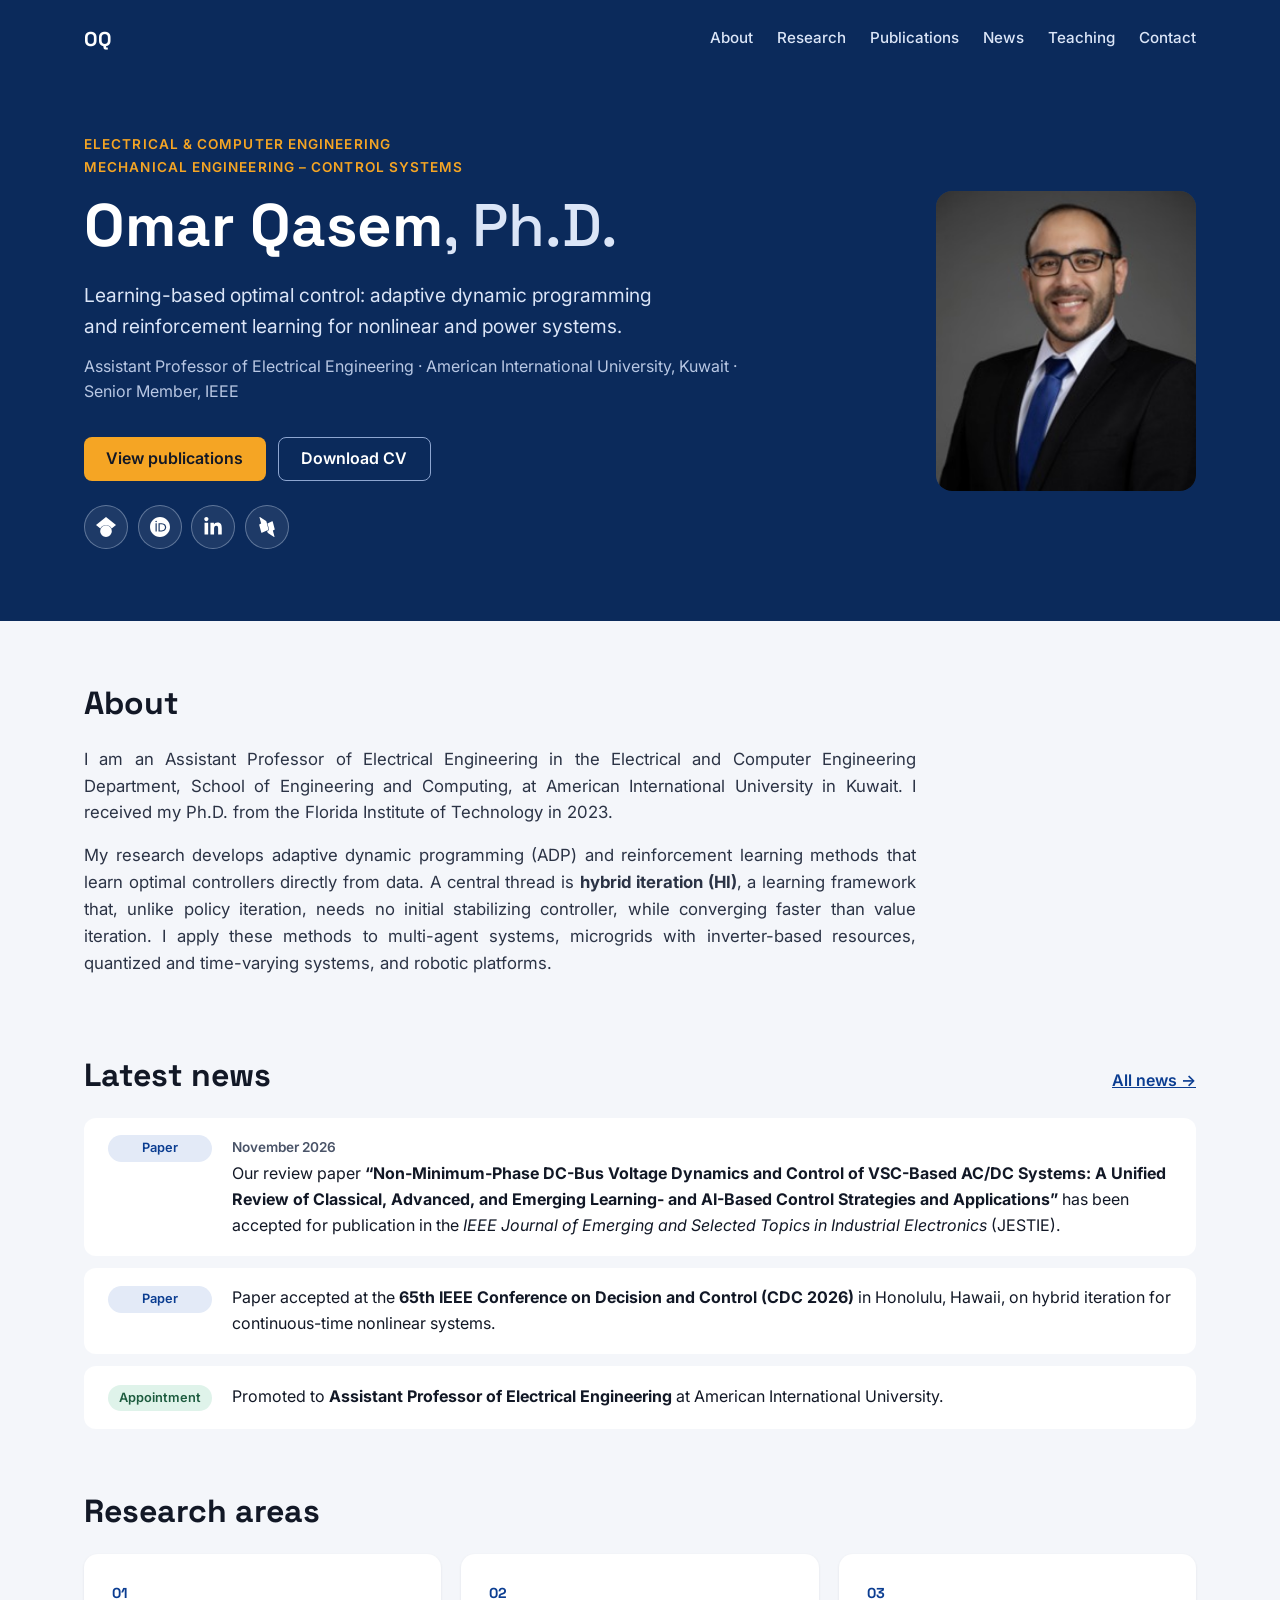
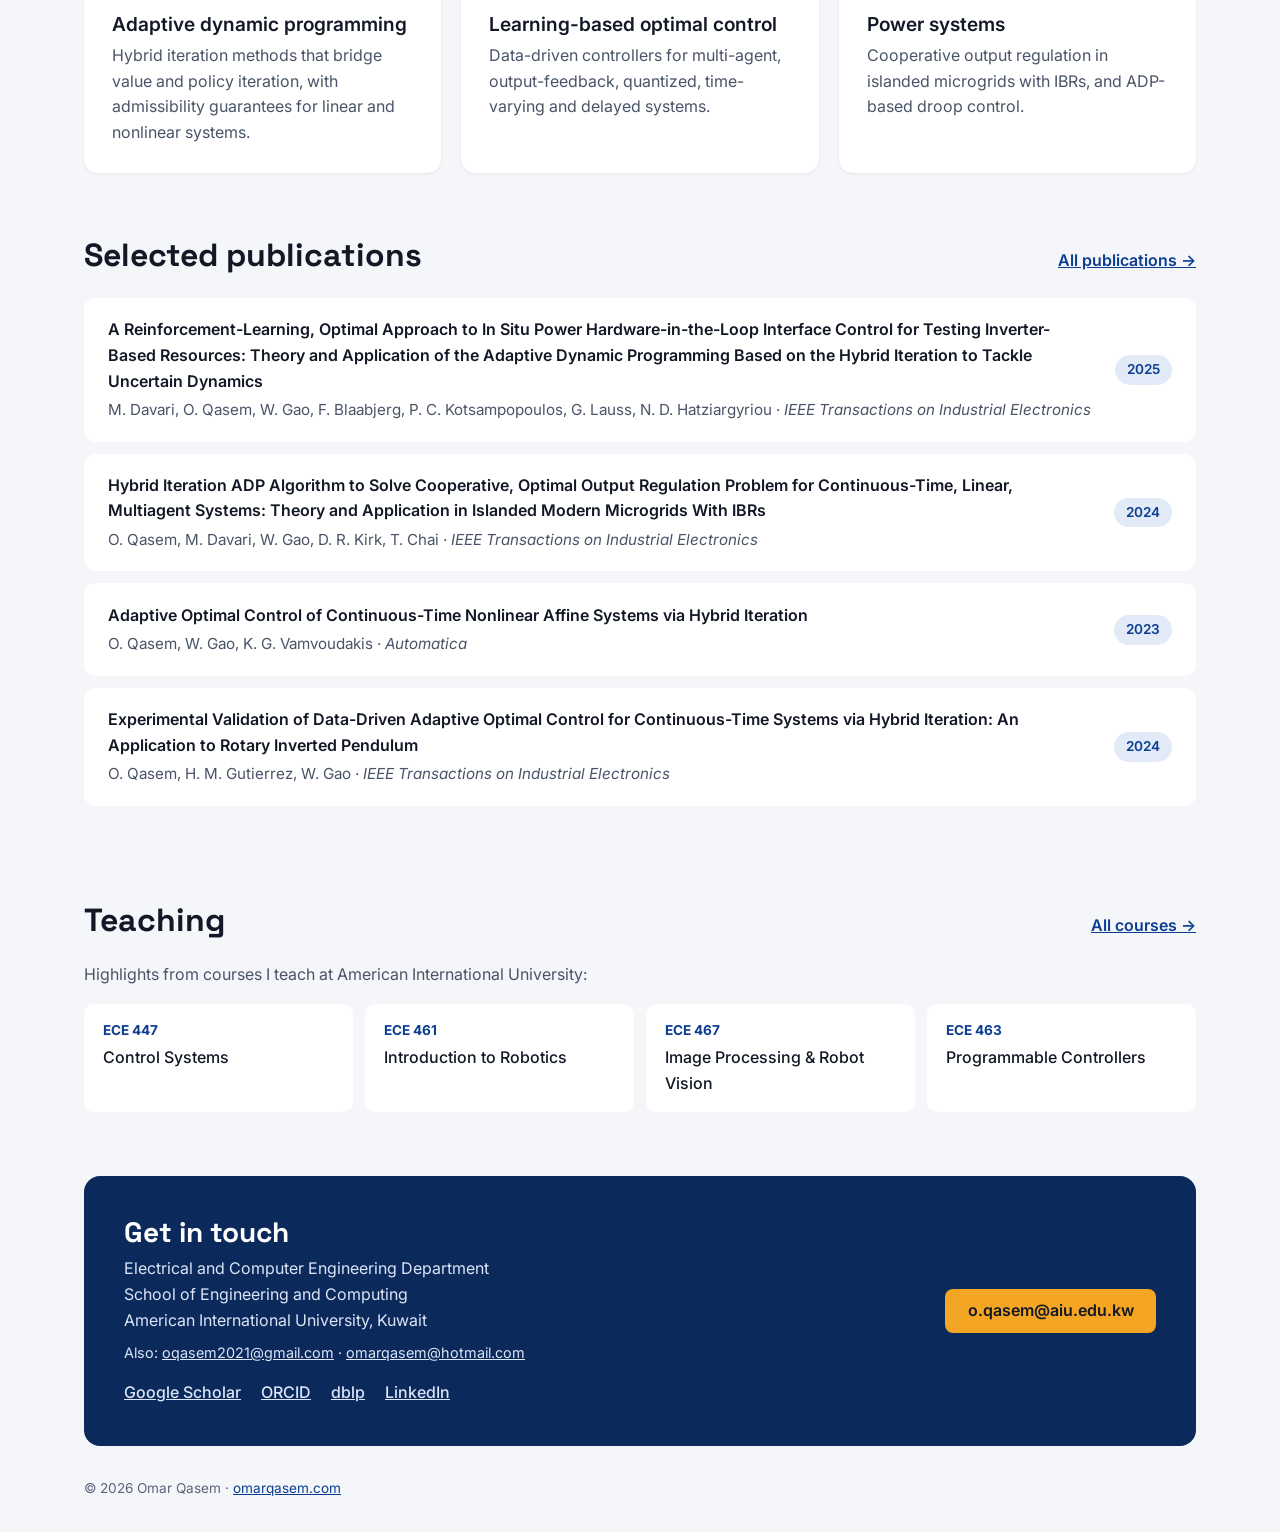
==== commit 551b070b: "News: JESTIE review paper accepted (Nov 2026) Also listed on the Publications page as accepted.  Co-" ====
--- a/index.html
+++ b/index.html
@@ -74,15 +74,15 @@
     <ul class="news-list">
       <li class="news-item">
         <span class="tag tag-paper">Paper</span>
+        <p><span class="news-date">November 2026</span> Our review paper <strong>&ldquo;Non-Minimum-Phase DC-Bus Voltage Dynamics and Control of VSC-Based AC/DC Systems: A Unified Review of Classical, Advanced, and Emerging Learning- and AI-Based Control Strategies and Applications&rdquo;</strong> has been accepted for publication in the <em>IEEE Journal of Emerging and Selected Topics in Industrial Electronics</em> (JESTIE).</p>
+      </li>
+      <li class="news-item">
+        <span class="tag tag-paper">Paper</span>
         <p>Paper accepted at the <strong>65th IEEE Conference on Decision and Control (CDC 2026)</strong> in Honolulu, Hawaii, on hybrid iteration for continuous-time nonlinear systems.</p>
       </li>
       <li class="news-item">
         <span class="tag tag-appointment">Appointment</span>
         <p>Promoted to <strong>Assistant Professor of Electrical Engineering</strong> at American International University.</p>
-      </li>
-      <li class="news-item">
-        <span class="tag tag-recognition">Recognition</span>
-        <p>Elevated to <strong>IEEE Senior Member</strong>.</p>
       </li>
     </ul>
   </section>
--- a/style.css
+++ b/style.css
@@ -114,3 +114,4 @@
   .course-list li{display:grid;grid-template-columns:5.4rem 1fr;gap:.5rem}
   .course-list li:not(:has(b)){display:block}
   .course-list b{color:var(--ink);font-weight:600}
+  .news-date{display:block;font-size:.85rem;font-weight:600;color:var(--muted);margin-bottom:.15rem}
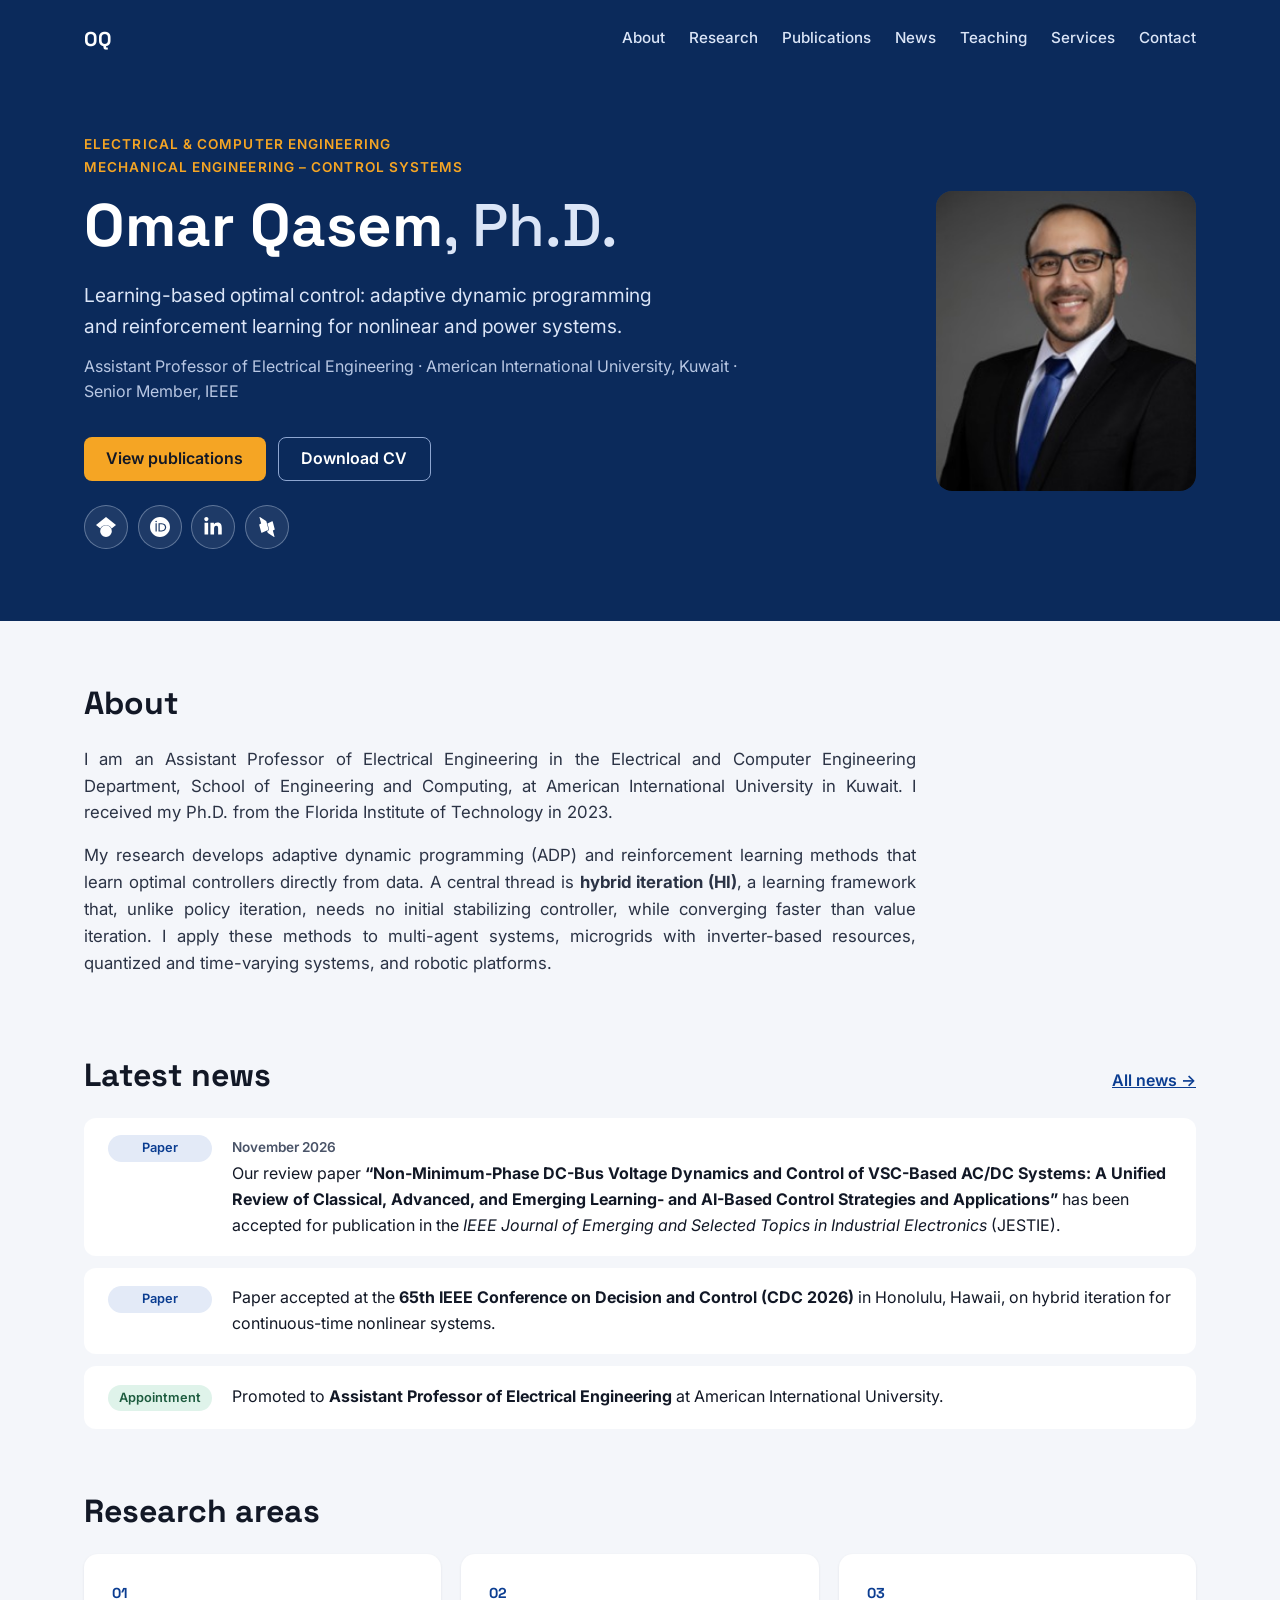
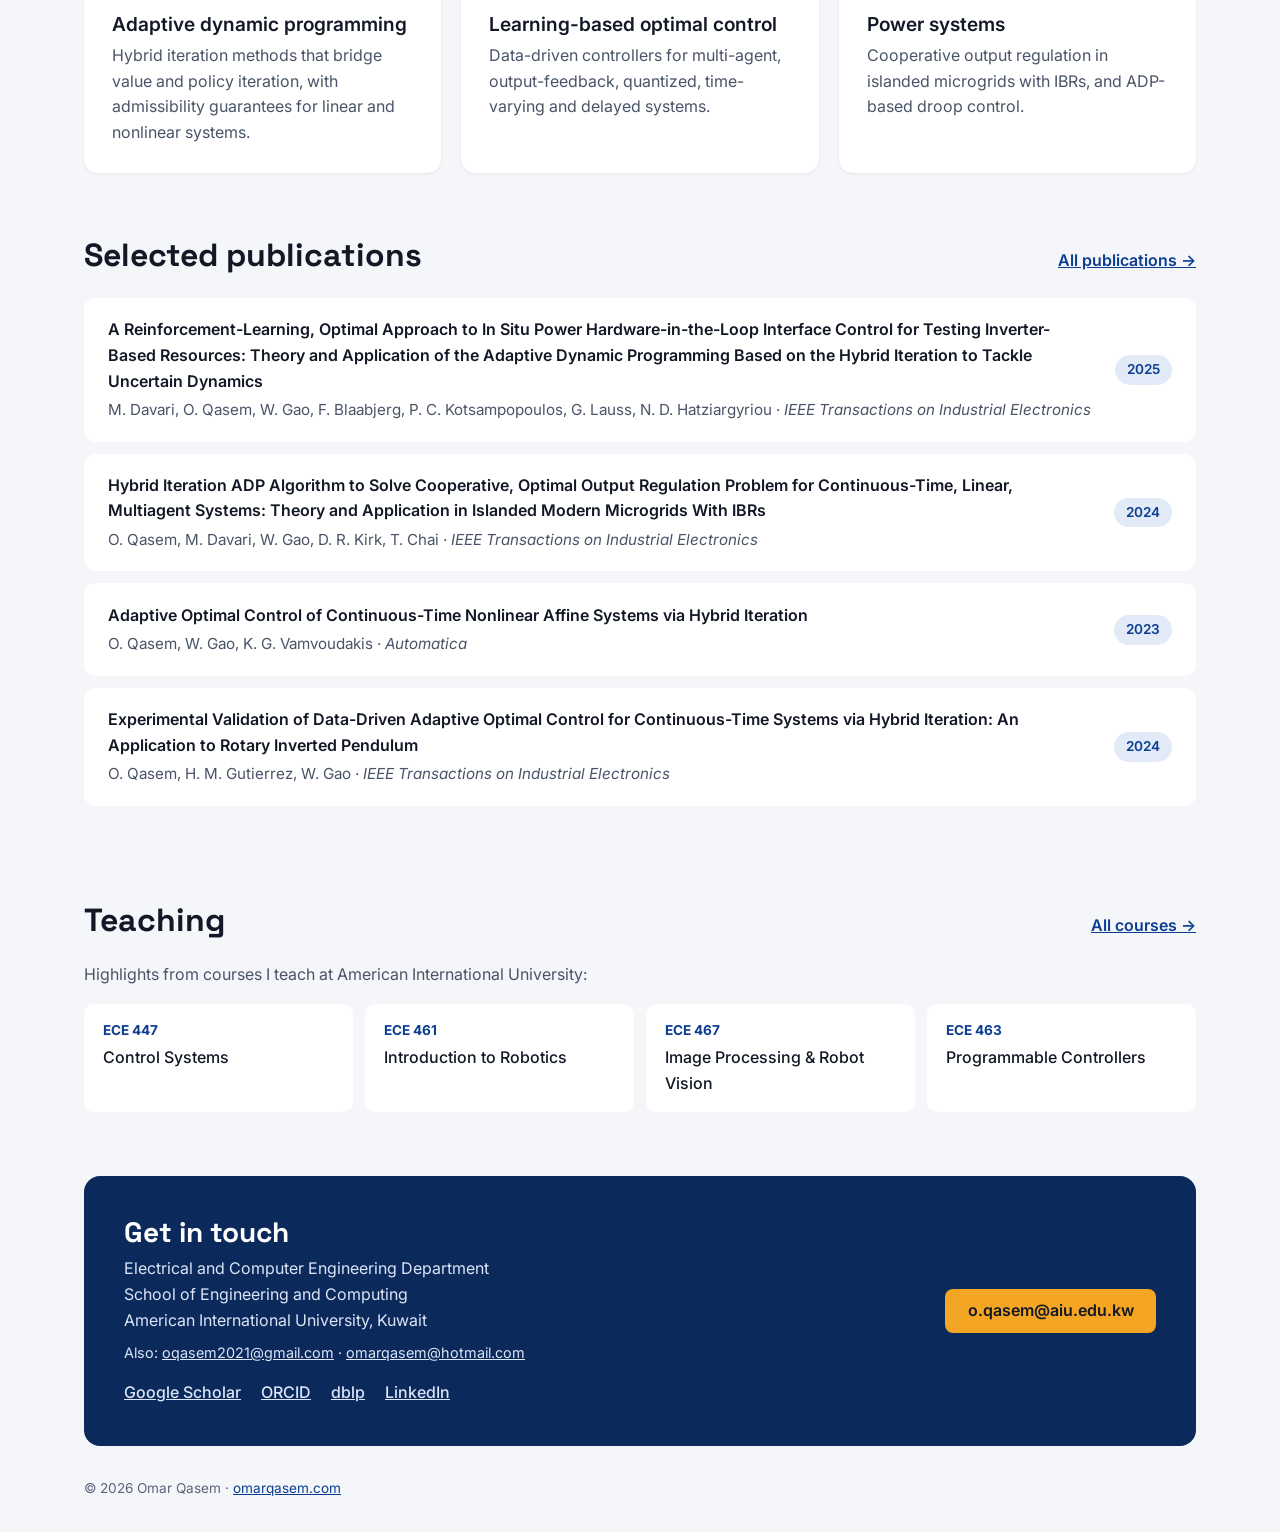
==== commit 3a66e2f6: "Add Services page IFAC technical committees, IEEE membership history, and journal reviewing. Service" ====
--- a/index.html
+++ b/index.html
@@ -27,6 +27,7 @@
         <a href="publications.html">Publications</a>
         <a href="news.html">News</a>
         <a href="teaching.html">Teaching</a>
+        <a href="services.html">Services</a>
         <a href="#contact">Contact</a>
       </div>
     </nav>
--- a/style.css
+++ b/style.css
@@ -115,3 +115,9 @@
   .course-list li:not(:has(b)){display:block}
   .course-list b{color:var(--ink);font-weight:600}
   .news-date{display:block;font-size:.85rem;font-weight:600;color:var(--muted);margin-bottom:.15rem}
+  /* Services */
+  .svc-list{list-style:none;margin:.75rem 0 0;padding:0;display:flex;flex-direction:column;gap:.6rem}
+  .svc-list li{display:grid;grid-template-columns:7.5rem 1fr;gap:.75rem;color:var(--muted)}
+  .svc-list .when{font-weight:600;font-size:.9rem;color:var(--link)}
+  .svc-list strong{color:var(--ink)}
+  @media (max-width:640px){.svc-list li{grid-template-columns:1fr;gap:0}}
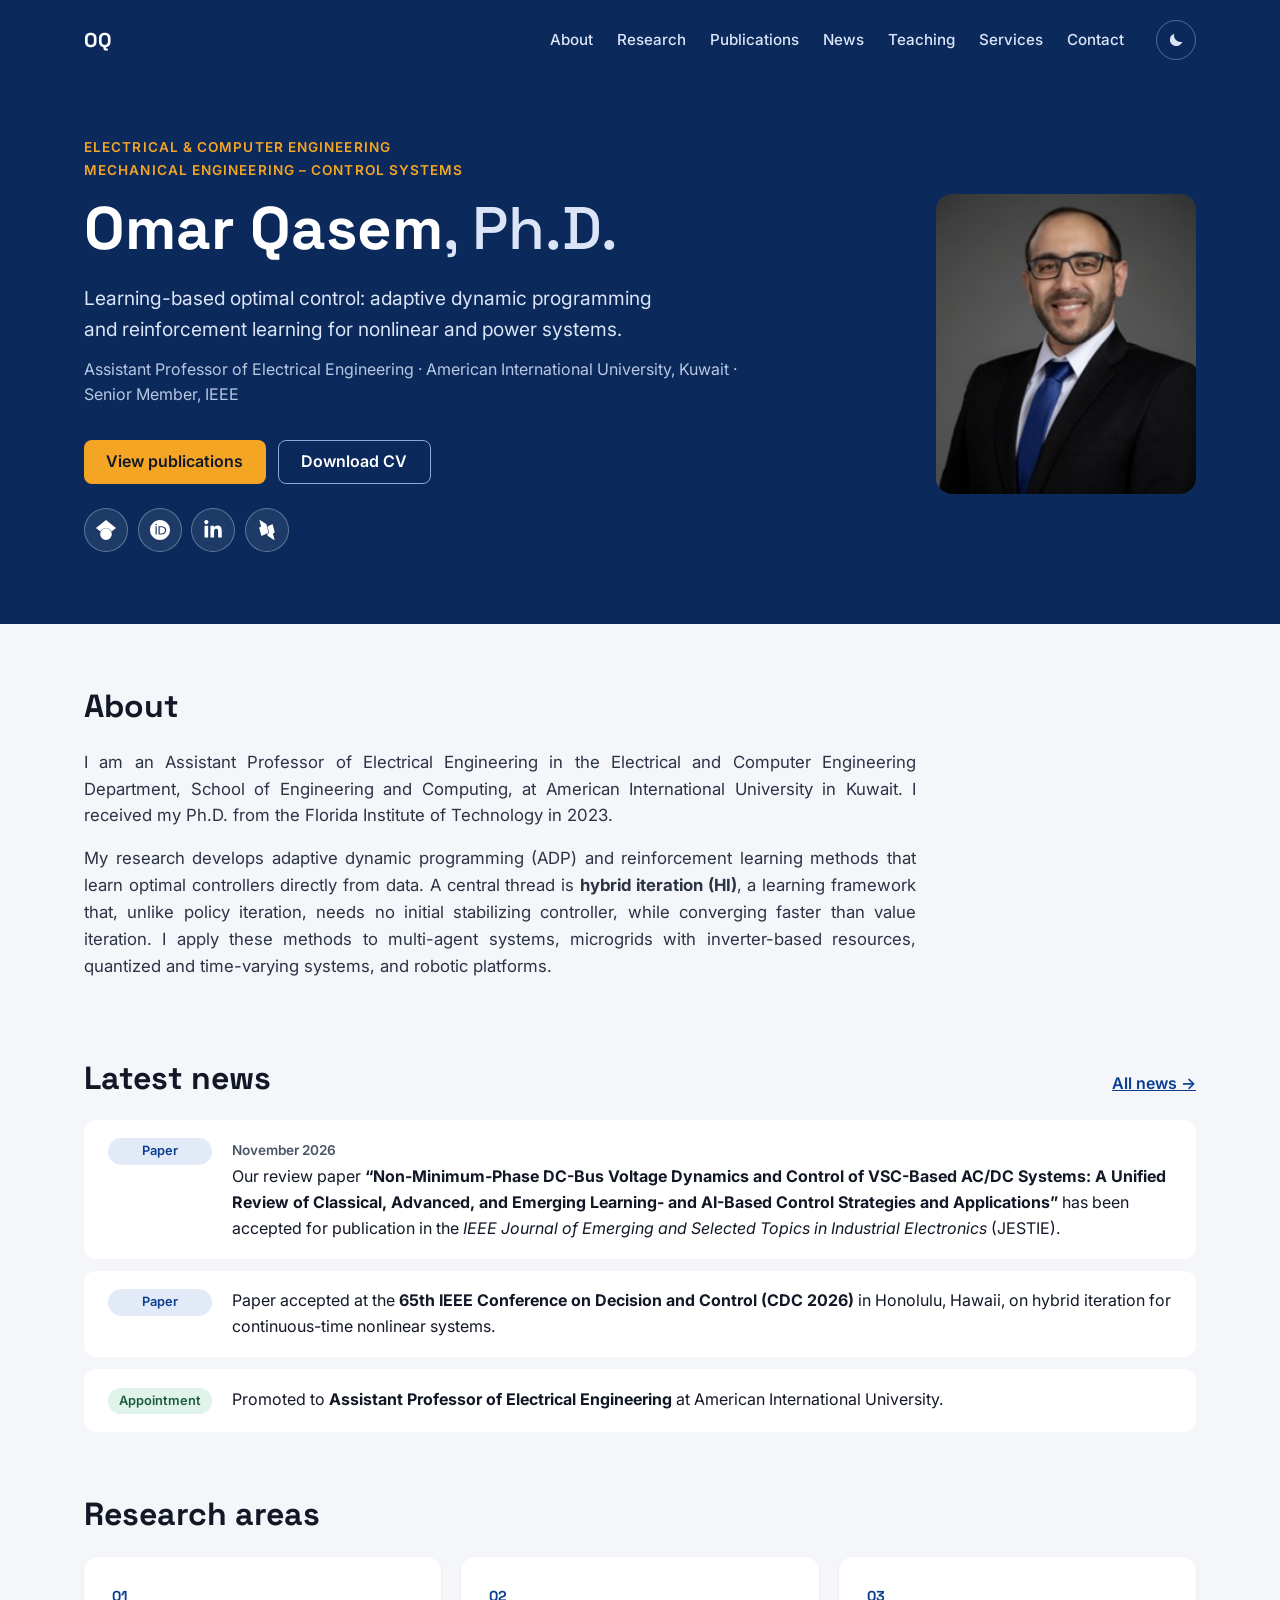
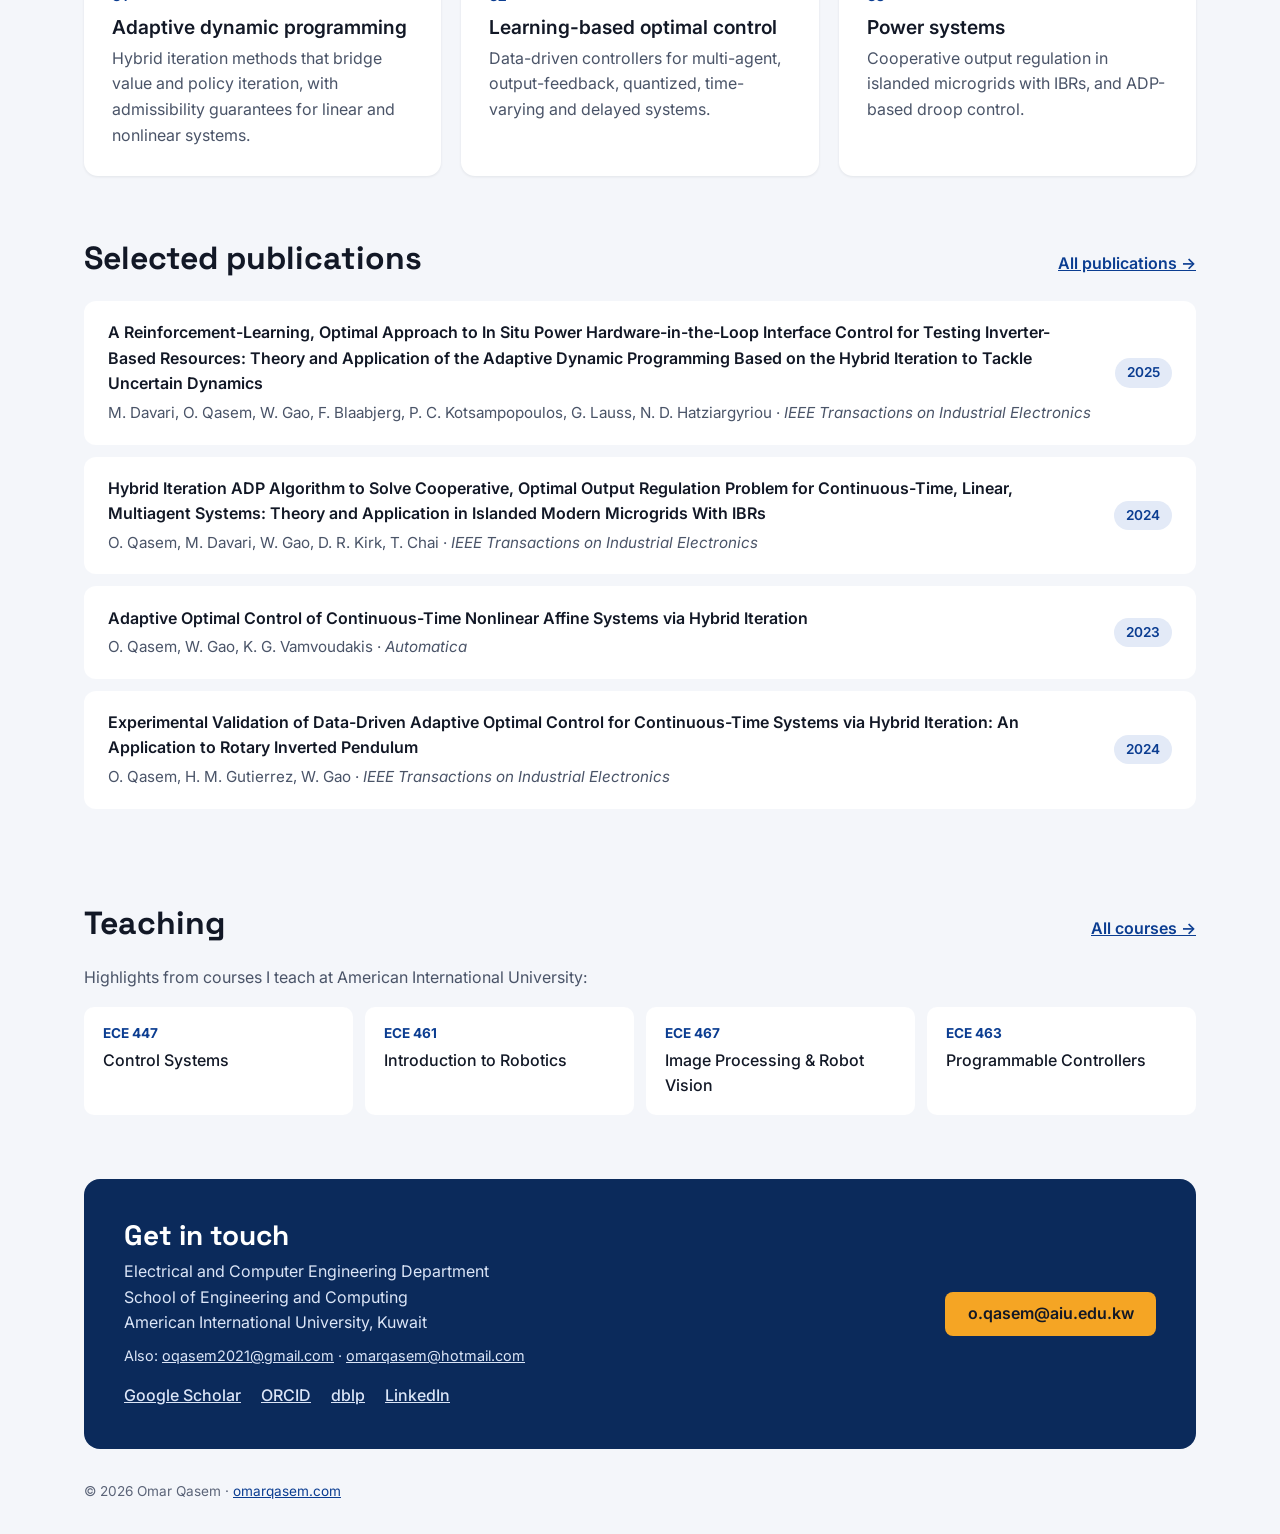
==== commit 01c1846a: "Searchable publications, dark mode, fade-in, visitor stats - Publications page now built from data/p" ====
--- a/index.html
+++ b/index.html
@@ -14,6 +14,9 @@
 <link rel="preconnect" href="https://fonts.gstatic.com" crossorigin>
 <link href="https://fonts.googleapis.com/css2?family=Space+Grotesk:wght@500;700&family=Inter:wght@400;500;600&display=swap" rel="stylesheet">
 <link rel="stylesheet" href="style.css">
+<script>try{var t=localStorage.getItem('theme');if(!t){t=matchMedia('(prefers-color-scheme: dark)').matches?'dark':'light'}document.documentElement.setAttribute('data-theme',t)}catch(e){}</script>
+<meta name="color-scheme" content="light dark">
+
 </head>
 <body>
 
@@ -30,6 +33,7 @@
         <a href="services.html">Services</a>
         <a href="#contact">Contact</a>
       </div>
+      <button type="button" id="theme-toggle" class="theme-toggle" aria-label="Switch to dark mode"><svg class="i-sun" viewBox="0 0 24 24" aria-hidden="true"><circle cx="12" cy="12" r="4.5" fill="currentColor"/><g stroke="currentColor" stroke-width="2" stroke-linecap="round"><path d="M12 2v2.5M12 19.5V22M2 12h2.5M19.5 12H22M4.9 4.9l1.8 1.8M17.3 17.3l1.8 1.8M4.9 19.1l1.8-1.8M17.3 6.7l1.8-1.8"/></g></svg><svg class="i-moon" viewBox="0 0 24 24" aria-hidden="true"><path fill="currentColor" d="M20.5 14.2A8.5 8.5 0 0 1 9.8 3.5a8.5 8.5 0 1 0 10.7 10.7z"/></svg></button>
     </nav>
 
     <div class="hero-body" id="top">
@@ -180,5 +184,7 @@
 
 <footer class="wrap">© 2026 Omar Qasem · <a href="https://www.omarqasem.com/">omarqasem.com</a></footer>
 
+<script src="assets/site.js"></script>
+<script data-goatcounter="https://omarqasem.goatcounter.com/count" async src="//gc.zgo.at/count.js"></script>
 </body>
 </html>
--- a/style.css
+++ b/style.css
@@ -121,3 +121,66 @@
   .svc-list .when{font-weight:600;font-size:.9rem;color:var(--link)}
   .svc-list strong{color:var(--ink)}
   @media (max-width:640px){.svc-list li{grid-template-columns:1fr;gap:0}}
+
+  /* ===== Header: theme switch ===== */
+  nav .nav-links{margin-left:auto}
+  .theme-toggle{display:inline-flex;align-items:center;justify-content:center;width:40px;height:40px;border-radius:50%;border:1px solid rgba(219,229,247,.35);background:transparent;color:var(--on-navy);cursor:pointer;padding:0}
+  .theme-toggle:hover{color:var(--accent);border-color:var(--accent)}
+  .theme-toggle svg{width:18px;height:18px}
+  .theme-toggle .i-sun{display:none}
+  [data-theme="dark"] .theme-toggle .i-sun{display:block}
+  [data-theme="dark"] .theme-toggle .i-moon{display:none}
+  .sr-only{position:absolute;width:1px;height:1px;padding:0;margin:-1px;overflow:hidden;clip:rect(0,0,0,0);white-space:nowrap;border:0}
+
+  /* ===== Publications: filters, badges, abstracts ===== */
+  .pub-filters{display:flex;flex-wrap:wrap;gap:.75rem;align-items:center;margin-bottom:.5rem}
+  .search{flex:1 1 320px;display:flex;align-items:center;gap:.5rem;background:var(--card);border:1px solid var(--line);border-radius:10px;padding:0 .9rem;min-height:46px;color:var(--muted)}
+  .search svg{width:18px;height:18px;flex:0 0 auto}
+  .search input{flex:1;border:0;background:transparent;font:inherit;color:var(--ink);min-height:44px;outline:none}
+  .search:focus-within{border-color:var(--link);box-shadow:0 0 0 3px rgba(80,130,220,.25)}
+  .year-select select{min-height:46px;border-radius:10px;border:1px solid var(--line);background:var(--card);color:var(--ink);font:inherit;padding:0 .9rem}
+  .chip-row{flex:1 1 100%;display:flex;flex-wrap:wrap;gap:.5rem}
+  .chip-btn{min-height:38px;padding:0 1rem;border-radius:999px;border:1px solid var(--line);background:var(--card);color:var(--ink);font:inherit;font-size:.9rem;font-weight:500;cursor:pointer}
+  .chip-btn:hover{border-color:var(--link)}
+  .chip-btn[aria-pressed="true"]{background:var(--navy);border-color:var(--navy);color:#fff}
+  .pub-count{flex:1 1 100%;margin:.25rem 0 0;color:var(--muted);font-size:.9rem}
+  #pub-results .pub-section{padding-top:1.5rem}
+  .badges{margin:.4rem 0 0;display:flex;flex-wrap:wrap;gap:.4rem}
+  .badge{padding:.15rem .6rem;border-radius:999px;font-size:.78rem;font-weight:600;text-transform:capitalize}
+  .badge-status{background:#dff3ea;color:#1d5c3f}
+  .badge-award{background:#fdecc8;color:#7a4a00}
+  .pub .links{display:flex;flex-wrap:wrap;align-items:center;gap:.4rem 1rem}
+  .pub-btn{border:0;background:none;padding:.2rem 0;font:inherit;font-weight:600;font-size:.9rem;color:var(--link);cursor:pointer;text-decoration:underline;text-underline-offset:2px}
+  .abstract{margin-top:.75rem;padding:1rem 1.1rem;border-radius:10px;background:var(--bg);color:var(--muted);font-size:.95rem;line-height:1.65;text-align:justify}
+  .empty{color:var(--muted)}
+
+  /* ===== Fade-in on scroll ===== */
+  .reveal{opacity:0;transform:translateY(14px);transition:opacity .6s ease,transform .6s ease}
+  .reveal.in{opacity:1;transform:none}
+  @media (prefers-reduced-motion:reduce){.reveal{opacity:1;transform:none;transition:none}}
+
+  /* ===== Dark mode ===== */
+  :root{--line:#dfe5ef}
+  [data-theme="dark"]{
+    --navy:#0a1730; --navy-2:#152a4d; --bg:#0d1422; --card:#151e31; --ink:#e7ecf5; --muted:#a8b3c7;
+    --link:#8fb5ff; --line:#26324a; color-scheme:dark;
+  }
+  [data-theme="dark"] a:hover{color:#b9d0ff}
+  [data-theme="dark"] .about p{color:#cfd7e6}
+  [data-theme="dark"] .card{box-shadow:none;border:1px solid var(--line)}
+  [data-theme="dark"] .pub,[data-theme="dark"] .news-item,[data-theme="dark"] .chips li{border:1px solid var(--line)}
+  [data-theme="dark"] .year,[data-theme="dark"] .tag{background:#1e2d4d;color:#a9c4ff}
+  [data-theme="dark"] .tag-award,[data-theme="dark"] .tag-recognition,[data-theme="dark"] .badge-award{background:#3a2c0e;color:#f7cf7a}
+  [data-theme="dark"] .tag-appointment,[data-theme="dark"] .tag-milestone,[data-theme="dark"] .badge-status{background:#12352a;color:#8fe0bb}
+  [data-theme="dark"] .contact{border:1px solid var(--line)}
+  [data-theme="dark"] footer{color:var(--muted)}
+  [data-theme="dark"] .chip-btn[aria-pressed="true"]{background:var(--link);border-color:var(--link);color:#0d1422}
+  @media (max-width:640px){
+    nav .theme-toggle{order:2;margin-left:auto}
+    nav .nav-links{order:3;flex-basis:100%;margin-left:0}
+    .chip-row{flex-wrap:nowrap;overflow-x:auto;padding-bottom:.25rem;scrollbar-width:none}
+    .chip-row::-webkit-scrollbar{display:none}
+    .chip-btn{flex:0 0 auto}
+    .year-select{flex:1 1 100%}
+    .year-select select{width:100%}
+  }
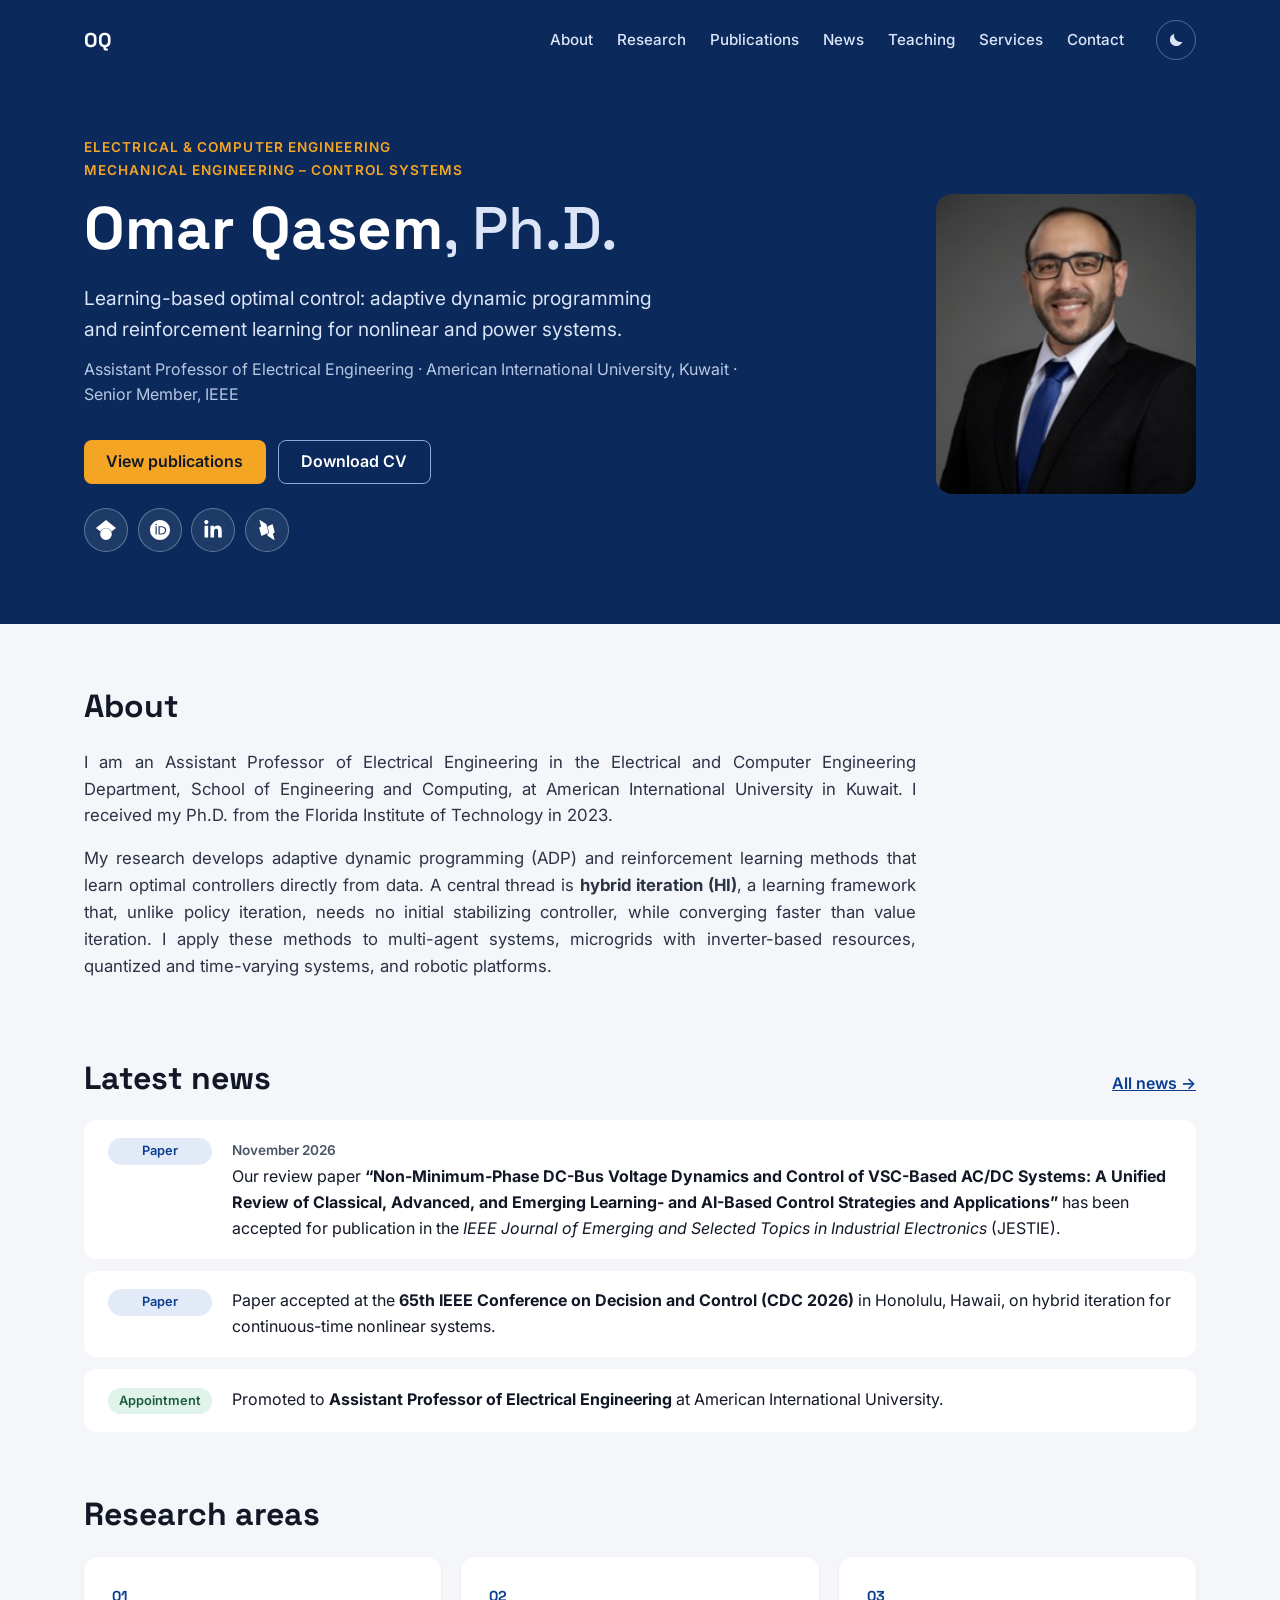
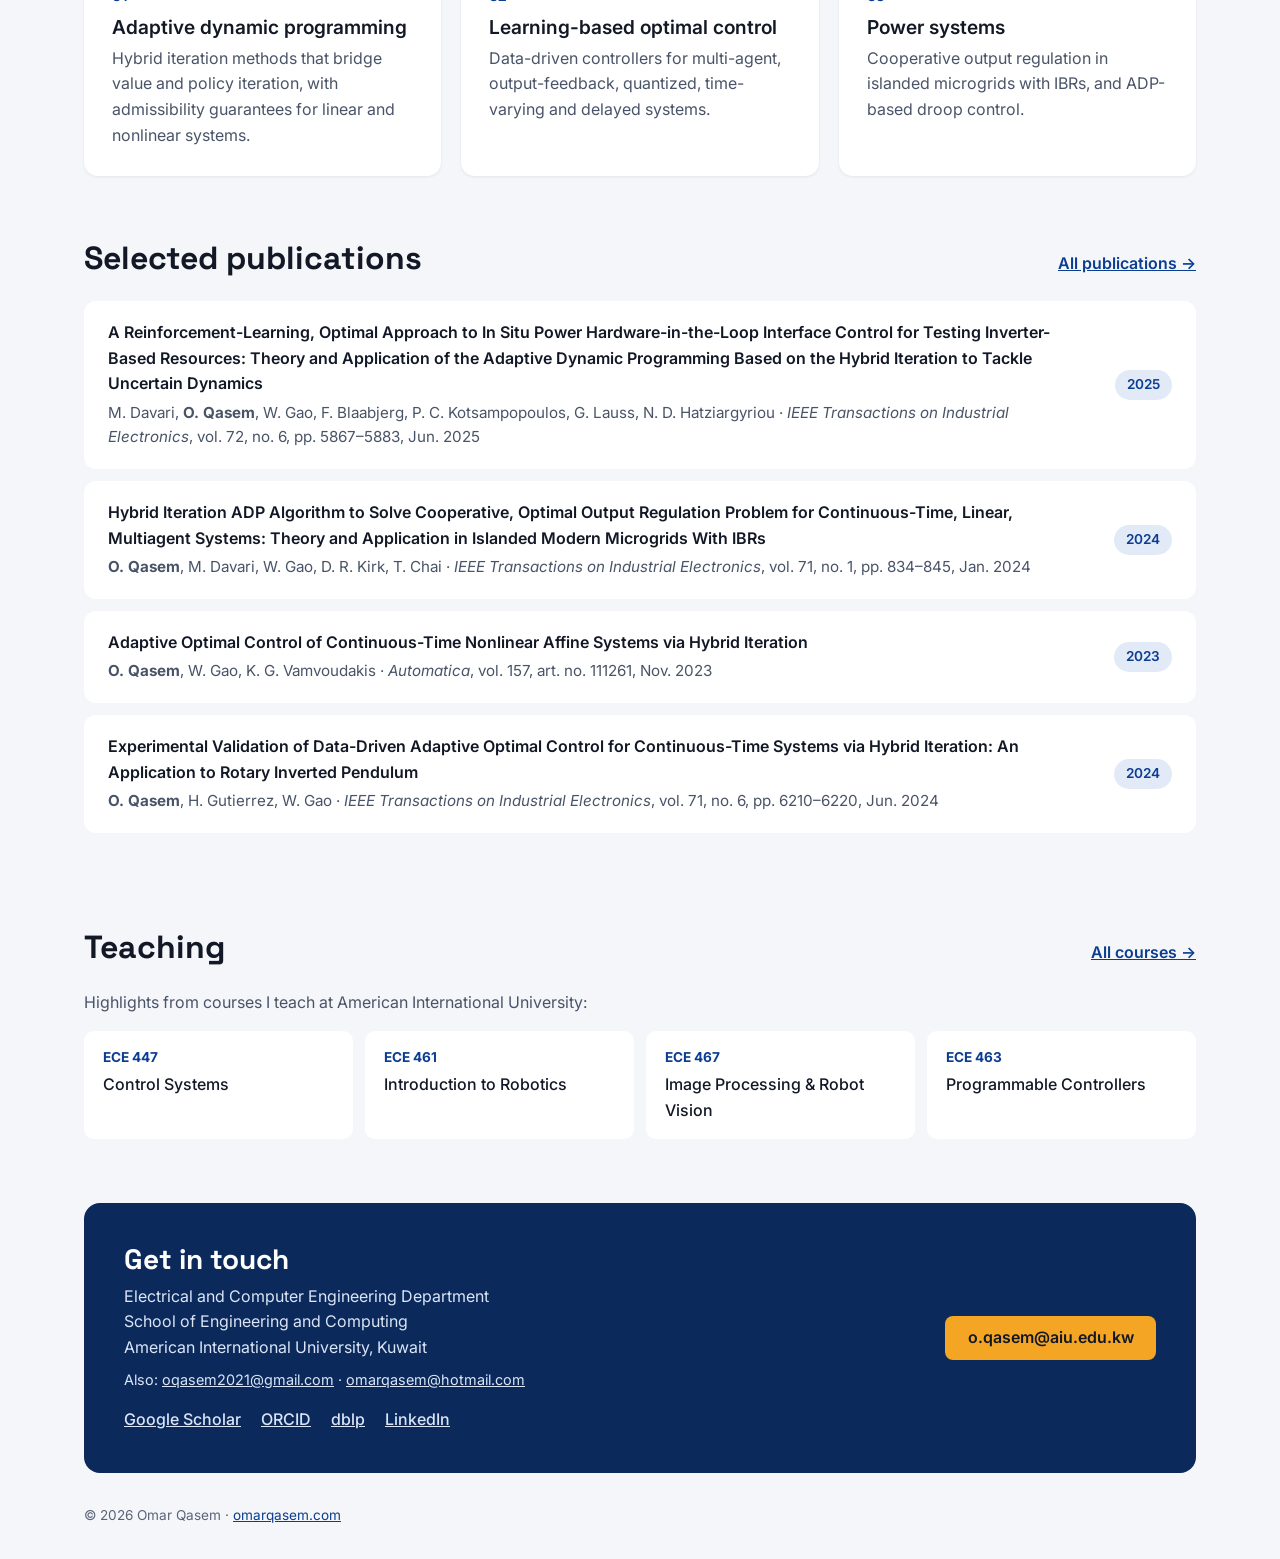
==== commit 615d24bf: "Publications: complete citations from publisher records - Volume, issue, pages, month and venue from" ====
--- a/index.html
+++ b/index.html
@@ -13,7 +13,7 @@
 <link rel="preconnect" href="https://fonts.googleapis.com">
 <link rel="preconnect" href="https://fonts.gstatic.com" crossorigin>
 <link href="https://fonts.googleapis.com/css2?family=Space+Grotesk:wght@500;700&family=Inter:wght@400;500;600&display=swap" rel="stylesheet">
-<link rel="stylesheet" href="style.css">
+<link rel="stylesheet" href="style.css?v=202611220109">
 <script>try{var t=localStorage.getItem('theme');if(!t){t=matchMedia('(prefers-color-scheme: dark)').matches?'dark':'light'}document.documentElement.setAttribute('data-theme',t)}catch(e){}</script>
 <meta name="color-scheme" content="light dark">
 
@@ -123,28 +123,28 @@
       <li class="pub">
         <div>
           <p class="title">A Reinforcement-Learning, Optimal Approach to In Situ Power Hardware-in-the-Loop Interface Control for Testing Inverter-Based Resources: Theory and Application of the Adaptive Dynamic Programming Based on the Hybrid Iteration to Tackle Uncertain Dynamics</p>
-          <p class="venue">M. Davari, O. Qasem, W. Gao, F. Blaabjerg, P. C. Kotsampopoulos, G. Lauss, N. D. Hatziargyriou · <em>IEEE Transactions on Industrial Electronics</em></p>
+          <p class="venue">M. Davari, <strong>O. Qasem</strong>, W. Gao, F. Blaabjerg, P. C. Kotsampopoulos, G. Lauss, N. D. Hatziargyriou · <em>IEEE Transactions on Industrial Electronics</em>, vol. 72, no. 6, pp. 5867–5883, Jun. 2025</p>
         </div>
         <span class="year">2025</span>
       </li>
       <li class="pub">
         <div>
           <p class="title">Hybrid Iteration ADP Algorithm to Solve Cooperative, Optimal Output Regulation Problem for Continuous-Time, Linear, Multiagent Systems: Theory and Application in Islanded Modern Microgrids With IBRs</p>
-          <p class="venue">O. Qasem, M. Davari, W. Gao, D. R. Kirk, T. Chai · <em>IEEE Transactions on Industrial Electronics</em></p>
+          <p class="venue"><strong>O. Qasem</strong>, M. Davari, W. Gao, D. R. Kirk, T. Chai · <em>IEEE Transactions on Industrial Electronics</em>, vol. 71, no. 1, pp. 834–845, Jan. 2024</p>
         </div>
         <span class="year">2024</span>
       </li>
       <li class="pub">
         <div>
           <p class="title">Adaptive Optimal Control of Continuous-Time Nonlinear Affine Systems via Hybrid Iteration</p>
-          <p class="venue">O. Qasem, W. Gao, K. G. Vamvoudakis · <em>Automatica</em></p>
+          <p class="venue"><strong>O. Qasem</strong>, W. Gao, K. G. Vamvoudakis · <em>Automatica</em>, vol. 157, art. no. 111261, Nov. 2023</p>
         </div>
         <span class="year">2023</span>
       </li>
       <li class="pub">
         <div>
           <p class="title">Experimental Validation of Data-Driven Adaptive Optimal Control for Continuous-Time Systems via Hybrid Iteration: An Application to Rotary Inverted Pendulum</p>
-          <p class="venue">O. Qasem, H. M. Gutierrez, W. Gao · <em>IEEE Transactions on Industrial Electronics</em></p>
+          <p class="venue"><strong>O. Qasem</strong>, H. Gutierrez, W. Gao · <em>IEEE Transactions on Industrial Electronics</em>, vol. 71, no. 6, pp. 6210–6220, Jun. 2024</p>
         </div>
         <span class="year">2024</span>
       </li>
@@ -184,7 +184,7 @@
 
 <footer class="wrap">© 2026 Omar Qasem · <a href="https://www.omarqasem.com/">omarqasem.com</a></footer>
 
-<script src="assets/site.js"></script>
+<script src="assets/site.js?v=202611220109"></script>
 <script data-goatcounter="https://omarqasem.goatcounter.com/count" async src="//gc.zgo.at/count.js"></script>
 </body>
 </html>
